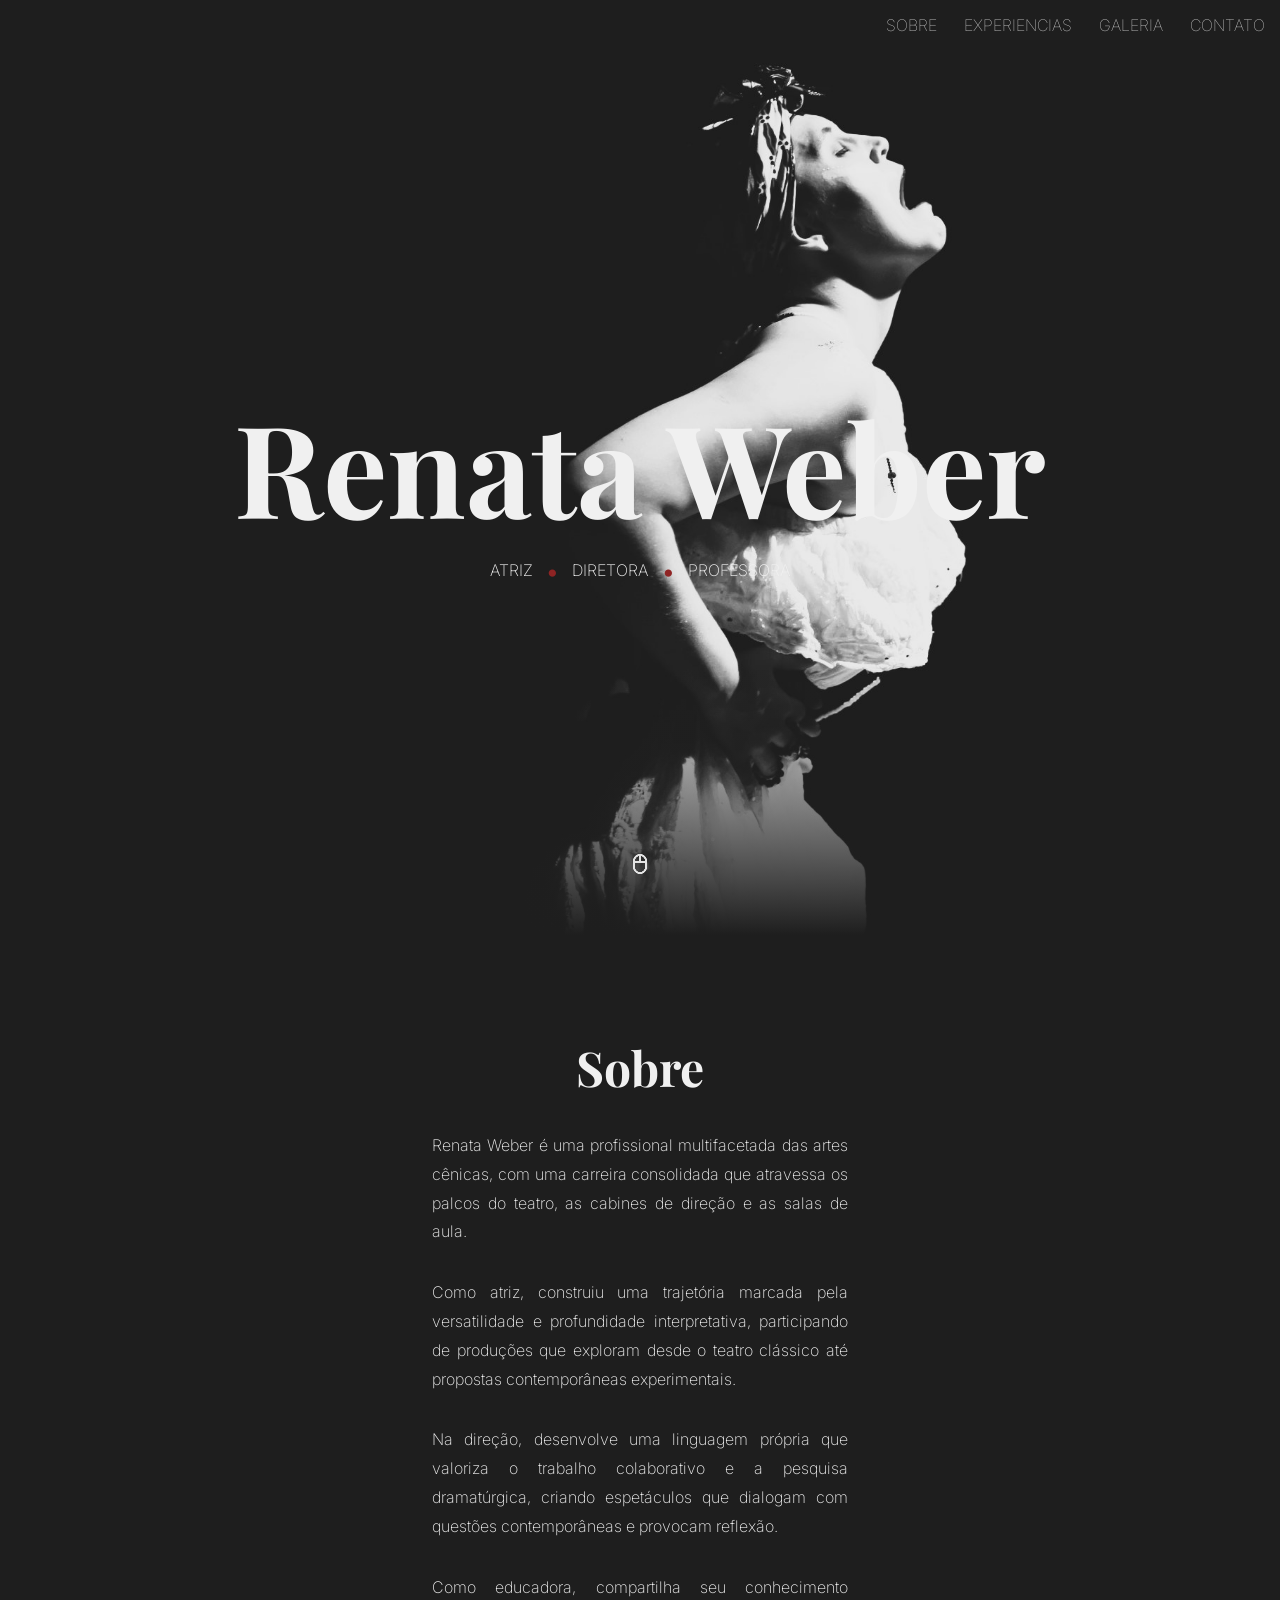
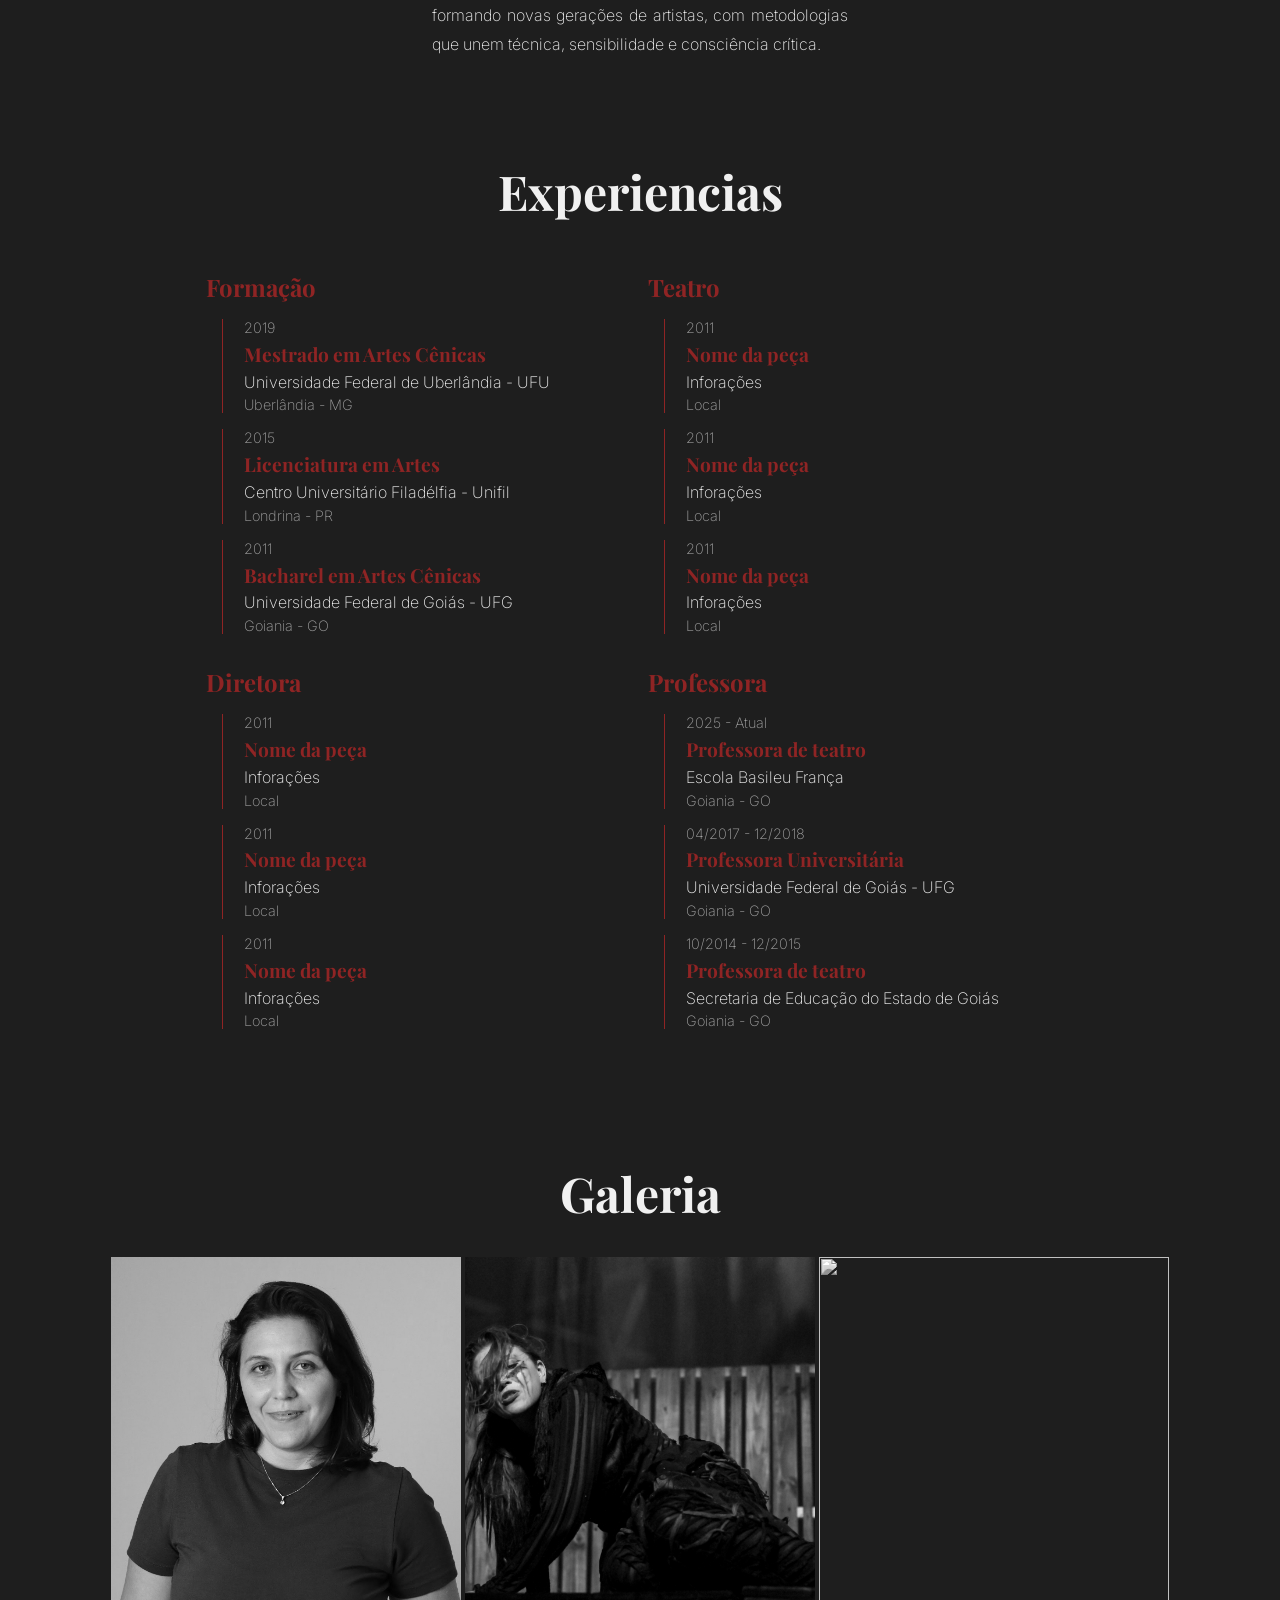
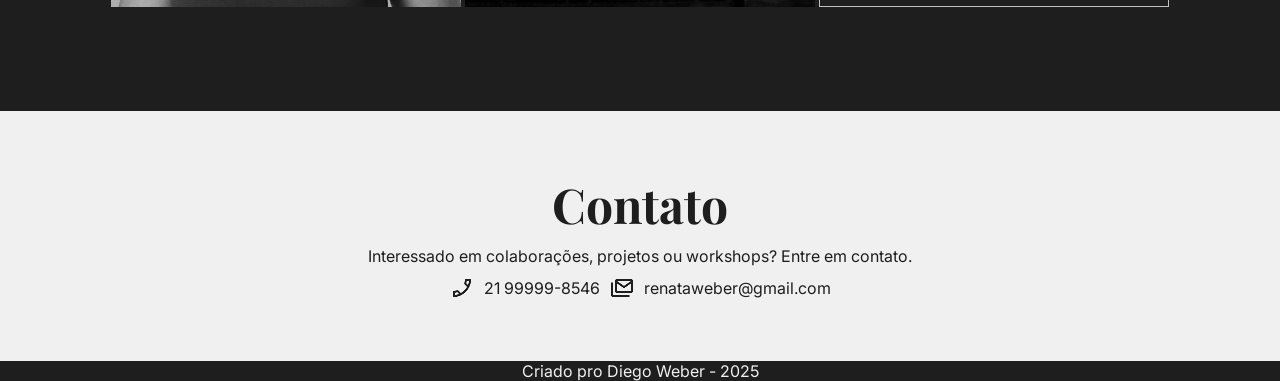
==== index.html @ 9db4d857 "responsividade e melhorias no css" ====
<!DOCTYPE html>
<html lang="pt-br">
  <head>
    <meta charset="UTF-8" />
    <meta name="viewport" content="width=device-width, initial-scale=1.0" />
    <link rel="stylesheet" href="style.css" />
    <title>Renata Weber</title>
  </head>
  <body>
      <nav>
        <ul id="menu">
          <li><a href="#sobre">SOBRE</a></li>
          <li><a href="#experiences">EXPERIENCIAS</a></li>
          <li><a href="#gallery">GALERIA</a></li>
          <li><a href="#contact">CONTATO</a></li>
        </ul>
        <button class="toggleMenu"><img src="assets/menu.png" alt=""></button>
      </nav>
    <main id="mainSection">
    
      <div class="text">
        <h1>Renata Weber</h1>
        <p>
          ATRIZ <span class="separador">•</span> DIRETORA
          <span class="separador">• </span> PROFESSORA
        </p>
      </div>
      <div class="mouseIcon"><img src="assets/mouseIcon.png" alt="" /></div>
    </main>
    <section id="sobre" class="sobre">
      <h2>Sobre</h2>
      <p>
        Renata Weber é uma profissional multifacetada das artes cênicas, com uma
        carreira consolidada que atravessa os palcos do teatro, as cabines de
        direção e as salas de aula.
      </p>
      <p>
        Como atriz, construiu uma trajetória marcada pela versatilidade e
        profundidade interpretativa, participando de produções que exploram
        desde o teatro clássico até propostas contemporâneas experimentais.
      </p>
      <p>
        Na direção, desenvolve uma linguagem própria que valoriza o trabalho
        colaborativo e a pesquisa dramatúrgica, criando espetáculos que dialogam
        com questões contemporâneas e provocam reflexão.
      </p>
      <p>
        Como educadora, compartilha seu conhecimento formando novas gerações de
        artistas, com metodologias que unem técnica, sensibilidade e consciência
        crítica.
      </p>
    </section>

    <section id="experiences" class="experiences">
      <h2>Experiencias</h2>

      <div class="cardContainer">
        <div class="cards">
          <h3>Formação</h3>
          <div class="cardInfo">
            <p class="year">2019</p>
            <p class="name">Mestrado em Artes Cênicas</p>
            <p class="info">Universidade Federal de Uberlândia - UFU</p>
            <p class="local">Uberlândia - MG</p>
          </div>
          <div class="cardInfo">
            <p class="year">2015</p>
            <p class="name">Licenciatura em Artes</p>
            <p class="info">Centro Universitário Filadélfia - Unifil</p>
            <p class="local">Londrina - PR</p>
          </div>
          <div class="cardInfo">
            <p class="year">2011</p>
            <p class="name">Bacharel em Artes Cênicas</p>
            <p class="info">Universidade Federal de Goiás - UFG</p>
            <p class="local">Goiania - GO</p>
          </div>
        </div>
        <div class="cards">
          <h3>Teatro</h3>
          <div class="cardInfo">
            <p class="year">2011</p>
            <p class="name">Nome da peça</p>
            <p class="info">Inforações</p>
            <p class="local">Local</p>
          </div>
          <div class="cardInfo">
            <p class="year">2011</p>
            <p class="name">Nome da peça</p>
            <p class="info">Inforações</p>
            <p class="local">Local</p>
          </div>
          <div class="cardInfo">
            <p class="year">2011</p>
            <p class="name">Nome da peça</p>
            <p class="info">Inforações</p>
            <p class="local">Local</p>
          </div>
        </div>
        <div class="cards">
          <h3>Diretora</h3>
          <div class="cardInfo">
            <p class="year">2011</p>
            <p class="name">Nome da peça</p>
            <p class="info">Inforações</p>
            <p class="local">Local</p>
          </div>
          <div class="cardInfo">
            <p class="year">2011</p>
            <p class="name">Nome da peça</p>
            <p class="info">Inforações</p>
            <p class="local">Local</p>
          </div>
          <div class="cardInfo">
            <p class="year">2011</p>
            <p class="name">Nome da peça</p>
            <p class="info">Inforações</p>
            <p class="local">Local</p>
          </div>
        </div>
        <div class="cards">
          <h3>Professora</h3>
          <div class="cardInfo">
            <p class="year">2025 - Atual</p>
            <p class="name">Professora de teatro</p>
            <p class="info">Escola Basileu França</p>
            <p class="local">Goiania - GO</p>
          </div>
          <div class="cardInfo">
            <p class="year">04/2017 - 12/2018</p>
            <p class="name">Professora Universitária</p>
            <p class="info">Universidade Federal de Goiás - UFG</p>
            <p class="local">Goiania - GO</p>
          </div>
          <div class="cardInfo">
            <p class="year">10/2014 - 12/2015</p>
            <p class="name">Professora de teatro</p>
            <p class="info">Secretaria de Educação do Estado de Goiás</p>
            <p class="local">Goiania - GO</p>
          </div>
        </div>
      </div>
    </section>

    <section id="gallery" class="gallery">
      <h2>Galeria</h2>
      <div class="images">
        <img src="assets/WhatsApp Image 2024-05-05 at 17.11.05.jpeg" alt="">
        <img src="assets/0315-LayzaVasconcelos-2662.jpg" alt="">
        <img src="assets/018-LayzaVasconcelos-0165.jpg" alt="">
      </div>
    </section>


    <section id="contact" class="contact">
      <h2>Contato</h2>
      <p>Interessado em colaborações, projetos ou workshops? Entre em contato.</p>
      <div class="contactInfo">
        <img src="assets/fone.png" alt="">
        <p>21 99999-8546</p>
        <img src="assets/email.png" alt="">
        <p>renataweber@gmail.com</p>
      </div>
    </section>

    <footer>
      <p>Criado pro Diego Weber  - 2025</p>
    </footer>

    <script src="script.js"></script>
  </body>
</html>
---- style.css ----
@import url("https://fonts.googleapis.com/css2?family=Inter:ital,opsz,wght@0,14..32,100..900;1,14..32,100..900&family=Playfair+Display:ital,wght@0,400..900;1,400..900&display=swap");

:root {
  --cor-fundo: #1e1e1e;
  --cor-texto: #f0f0f0;
  --cor-destaque: rgb(143, 36, 36);
  --cor-secundaria: #a0a0a0;
}

* {
  margin: 0;
  padding: 0;
  box-sizing: border-box;
}

html {
  scroll-behavior: smooth;
}

li {
  text-decoration: none;
  list-style: none;
}

a {
  text-decoration: none;
  color: inherit;
  transition: color 0.8s ease;
}

body {
  display: flex;
  flex-direction: column;
  background-color: var(--cor-fundo);
  justify-content: center;
  color: var(--cor-texto);
   font-family: "Inter", serif;
}

/* Navbar */
nav {
  width: 100%;
  display: flex;
  justify-content: flex-end;
  position: sticky;
  padding: 15px 15px 0 0;
  top: 0;
  z-index: 1000;
}

a:hover {
  color: var(--cor-destaque);
}

nav ul {
  width: 30%;
  display: flex;
  justify-content: space-between;
  font-weight: 100;
}

.toggleMenu{
  cursor: pointer;
  display: none;
}

/* Hero section */

main {
  background: linear-gradient(
      to bottom,
      rgba(30, 30, 30, 0) 70%,
      var(--cor-fundo) 100%
    ),
    url(assets/fundo.jpg) no-repeat 75% center;
  background-size: contain;
  display: flex;
  flex-direction: column;
  justify-content: center;
  align-items: center;
  height: 100vh;
  color: var(--cor-texto);
  text-align: center;
  padding: 40px 20px;
}

.text {
  display: flex;
  flex-direction: column;
  justify-content: center;
  align-items: center;
}

.text h1 {
  font-family: "Playfair Display", serif;
  color: var(--cor-texto);
  font-size: clamp(3rem, 10vw, 8rem);
}

.text p {
 min-width: 40%;
  color: var(--cor-texto);
  font-weight: 200;
  display: flex;
  justify-content: space-evenly;
  align-items: center;
}

.separador {
  font-size: 2rem;
  color: var(--cor-destaque);
  align-content: center;
}

.mouseIcon {
  position: absolute;
  bottom: 20px;
  left: 50%;
  transform: translateX(-50%);
  animation: bounce 3s infinite;
}

.sobre,
.experiences,
.gallery {
  margin-top: 100px;
  font-weight: 200;
  text-align: justify;
  display: flex;
  flex-direction: column;
  justify-content: center;
  align-items: center;
}

.sobre h2,
.experiences h2,
.gallery h2,
.contact h2 {
  font-family: "Playfair Display", serif;
  font-size: clamp(2rem, 5vw, 3rem);

}

/* Sobre */
.sobre p {
  width: 35%;
  margin-top: 2rem;
  line-height: 1.8rem;
  padding: 0 1rem;
}

.cardContainer {
  width: 100%;
  max-width: 900px;
  display: grid;
  grid-template-columns: repeat(2, 1fr);
  gap: 1rem;
  margin-top: 2rem;
  padding: 1rem;
}

.cards h3 {
  font-family: "Playfair Display", serif;
  color: var(--cor-destaque);
  font-size: 1.5rem;
}

.cardInfo {
  border-left: 1px solid var(--cor-destaque);
  margin: 1rem;
  padding-left: 1rem;
  text-align: left;
}

.cardInfo p {
  margin: 0.3rem;
}

.cardInfo .year,
.cardInfo .local {
  color: var(--cor-secundaria);
  font-size: 0.9rem;
}
.cardInfo .name {
  font-family: "Playfair Display", serif;
  color: var(--cor-destaque);
  font-size: 1.2rem;
  font-weight: 700;
}

/* Galeria */


.gallery img {
  margin-top: 2rem;
  width: 350px;
  height: 350px;
  object-fit: cover;
  filter: grayscale(100%);
  transition: filter 0.8s ease;

}

.gallery img:hover {
  filter: grayscale(0%);
}

/*  Contato */
.contact {
  height: 250px;
  background-color: var(--cor-texto);
  color: var(--cor-fundo);
  margin-top: 100px;
  display: flex;
  flex-direction: column;
  justify-content: center;
  align-items: center;
  gap: 10px;
  padding: 1rem;
  text-align: center;
}

.contactInfo {
  display: flex;
  gap: 10px;
  align-items: center;
}

/* Footer */
footer {
  display: flex;
  justify-content: center;
}

/* Animações */
@keyframes bounce {
  0%,
  100% {
    transform: translateY(0);
  }
  50% {
    transform: translateY(10px);
  }
}


/* Media Queries */

@media (max-width: 768px){

  
  nav ul{
    display: none;
    flex-direction: column;
    position: absolute;
    top: 60px;
    right: 20px;
    padding: 1rem;
    gap: 1rem;
    text-align: right;
    min-width: 90%;
    background-color: var(--cor-fundo);
  }

  nav ul.active{
    display: flex;
  }

  .toggleMenu{
    display: block;
  }

  .sobre p{
    width: 100%;
  }
  .images{
    display: flex;
    flex-direction: column;
    justify-content: center;
    align-items: center;
  }


}
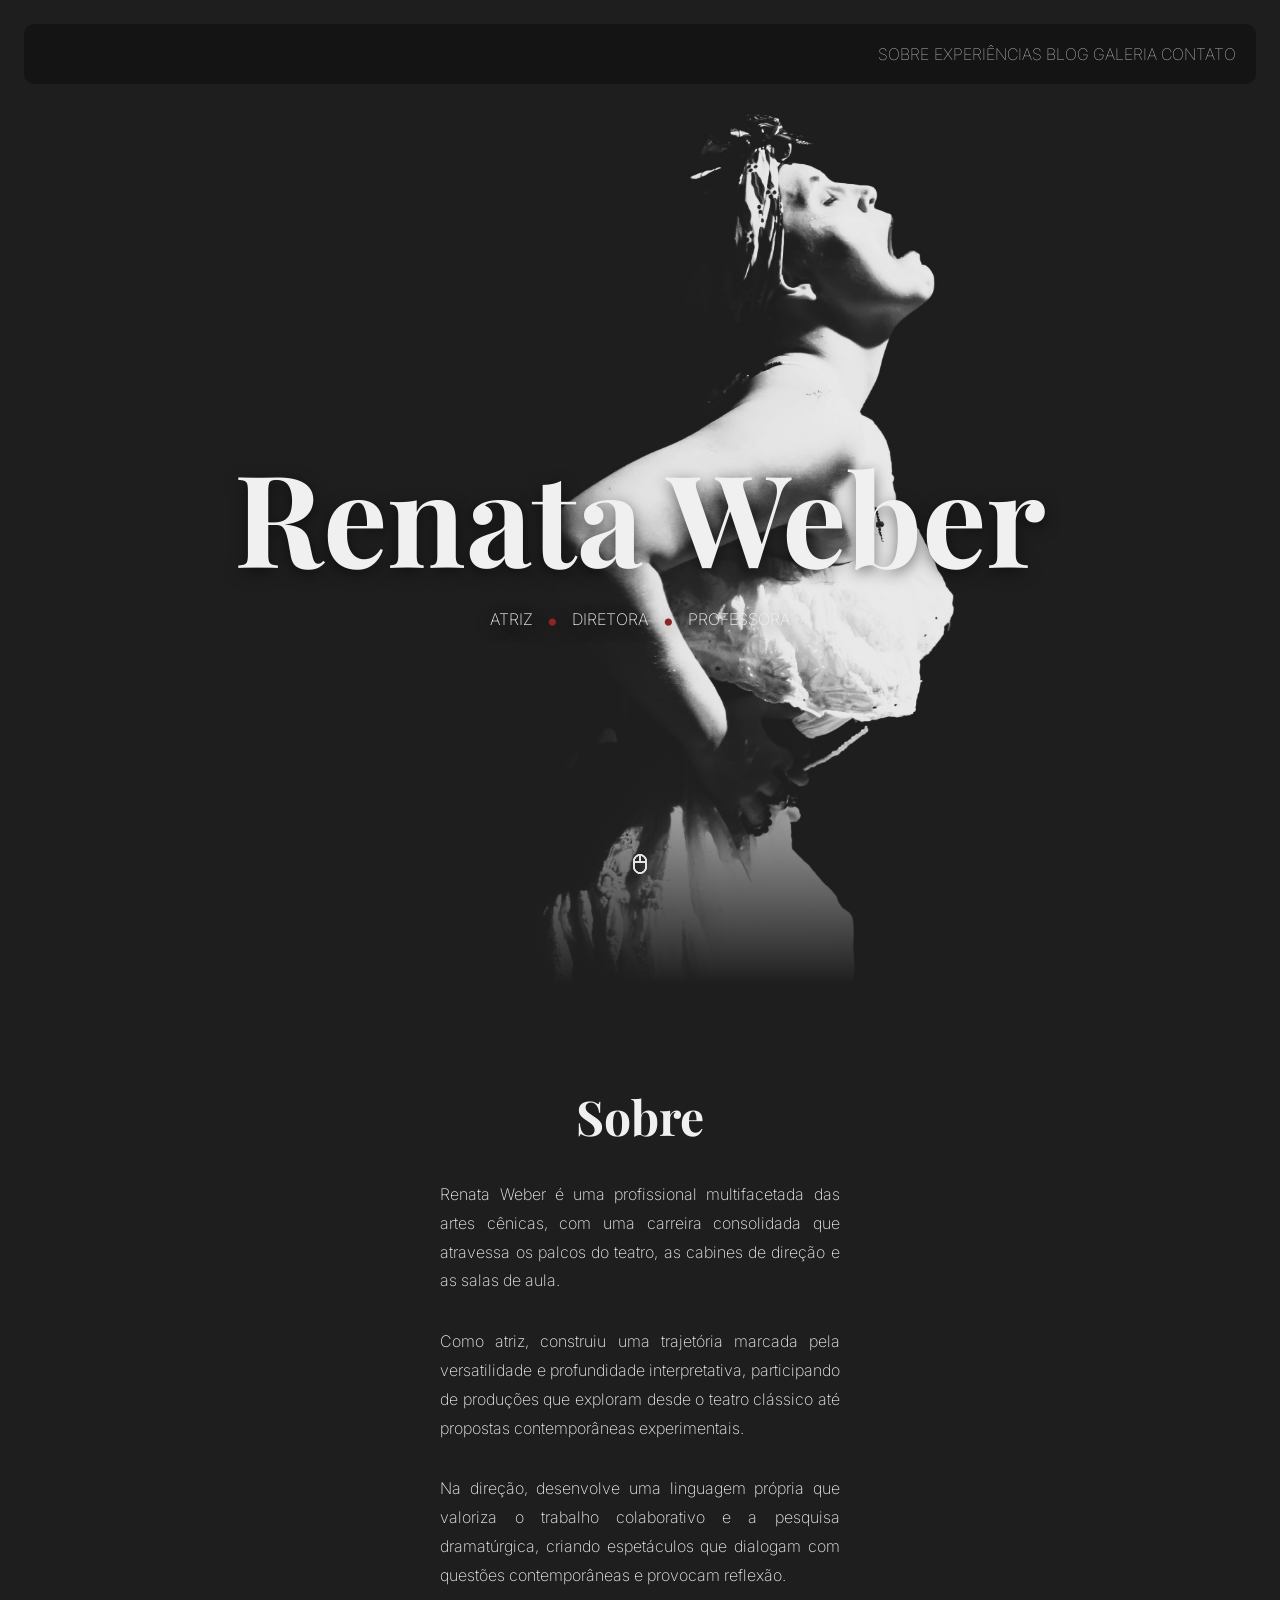
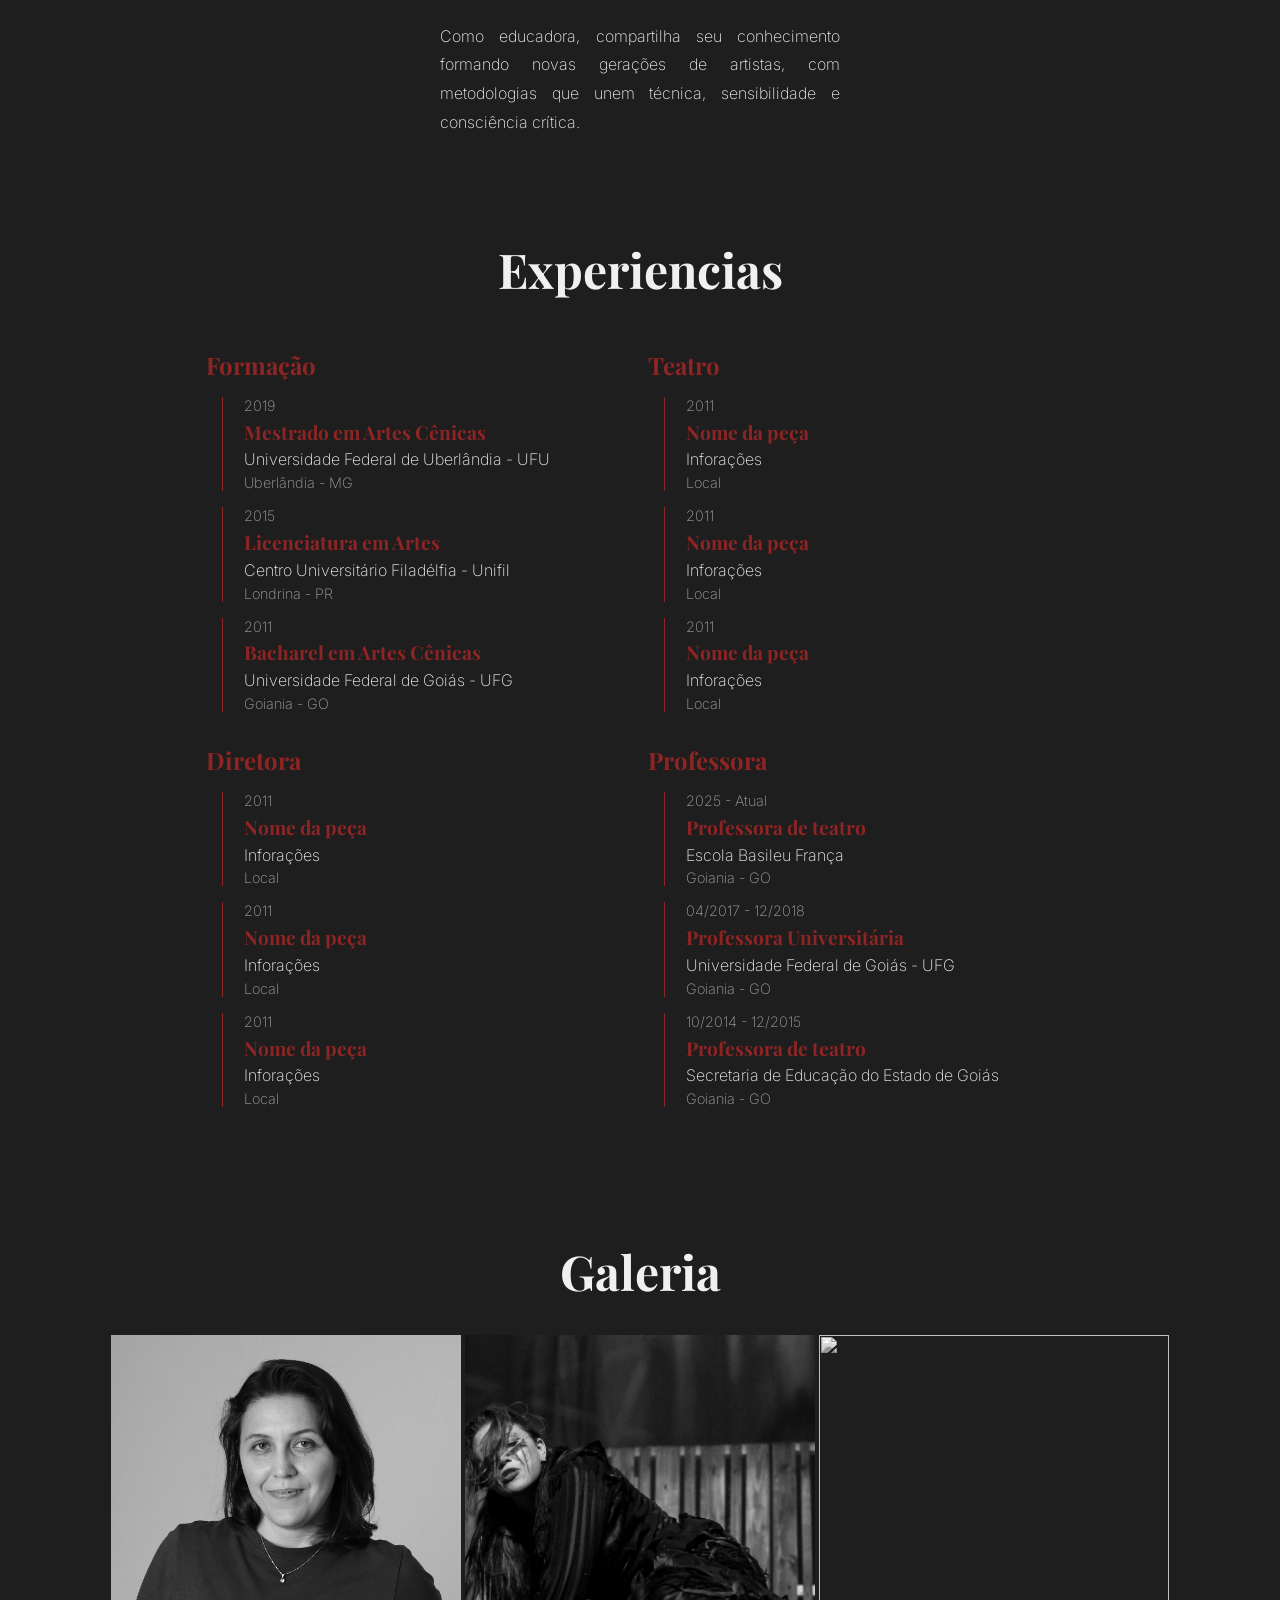
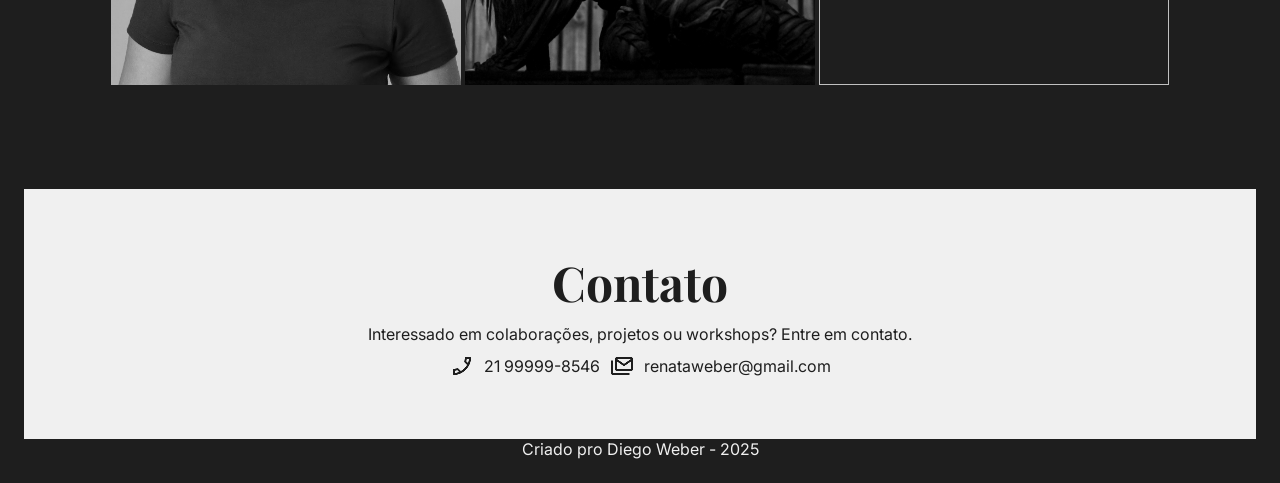
==== commit b5976f36: "feat(blog) implementacoes e melhorias de blog" ====
--- a/index.html
+++ b/index.html
@@ -10,7 +10,8 @@
       <nav>
         <ul id="menu">
           <li><a href="#sobre">SOBRE</a></li>
-          <li><a href="#experiences">EXPERIENCIAS</a></li>
+          <li><a href="#experiences">EXPERIÊNCIAS</a></li>
+          <li><a href="./blog.html">BLOG</a></li>
           <li><a href="#gallery">GALERIA</a></li>
           <li><a href="#contact">CONTATO</a></li>
         </ul>
--- a/style.css
+++ b/style.css
@@ -34,7 +34,8 @@
   background-color: var(--cor-fundo);
   justify-content: center;
   color: var(--cor-texto);
-   font-family: "Inter", serif;
+  font-family: "Inter", serif;
+  padding: 1.5rem;
 }
 
 /* Navbar */
@@ -46,6 +47,10 @@
   padding: 15px 15px 0 0;
   top: 0;
   z-index: 1000;
+  background: rgba(0, 0, 0, 0.3); /* Um preto bem transparente */
+  backdrop-filter: blur(8px);    /* O efeito de vidro */
+  padding: 20px;
+  border-radius: 10px;
 }
 
 a:hover {
@@ -57,6 +62,7 @@
   display: flex;
   justify-content: space-between;
   font-weight: 100;
+  transition: all 0.4s ease-in-out;
 }
 
 .toggleMenu{
@@ -84,6 +90,11 @@
   padding: 40px 20px;
 }
 
+.text h1,
+.text p {
+  text-shadow: 0px 4px 15px rgba(0,0,0,0.5);
+}
+
 .text {
   display: flex;
   flex-direction: column;
@@ -95,10 +106,12 @@
   font-family: "Playfair Display", serif;
   color: var(--cor-texto);
   font-size: clamp(3rem, 10vw, 8rem);
+
 }
 
 .text p {
- min-width: 40%;
+  min-width: 40%;
+  max-width: 40%;
   color: var(--cor-texto);
   font-weight: 200;
   display: flex;
@@ -250,7 +263,6 @@
 
   
   nav ul{
-    display: none;
     flex-direction: column;
     position: absolute;
     top: 60px;
@@ -260,10 +272,16 @@
     text-align: right;
     min-width: 90%;
     background-color: var(--cor-fundo);
+    opacity: 0;
+    visibility: hidden;
+    transition: opacity 0.4s ease-in-out;
+
   }
 
   nav ul.active{
     display: flex;
+    opacity: 1;
+    visibility: visible;
   }
 
   .toggleMenu{
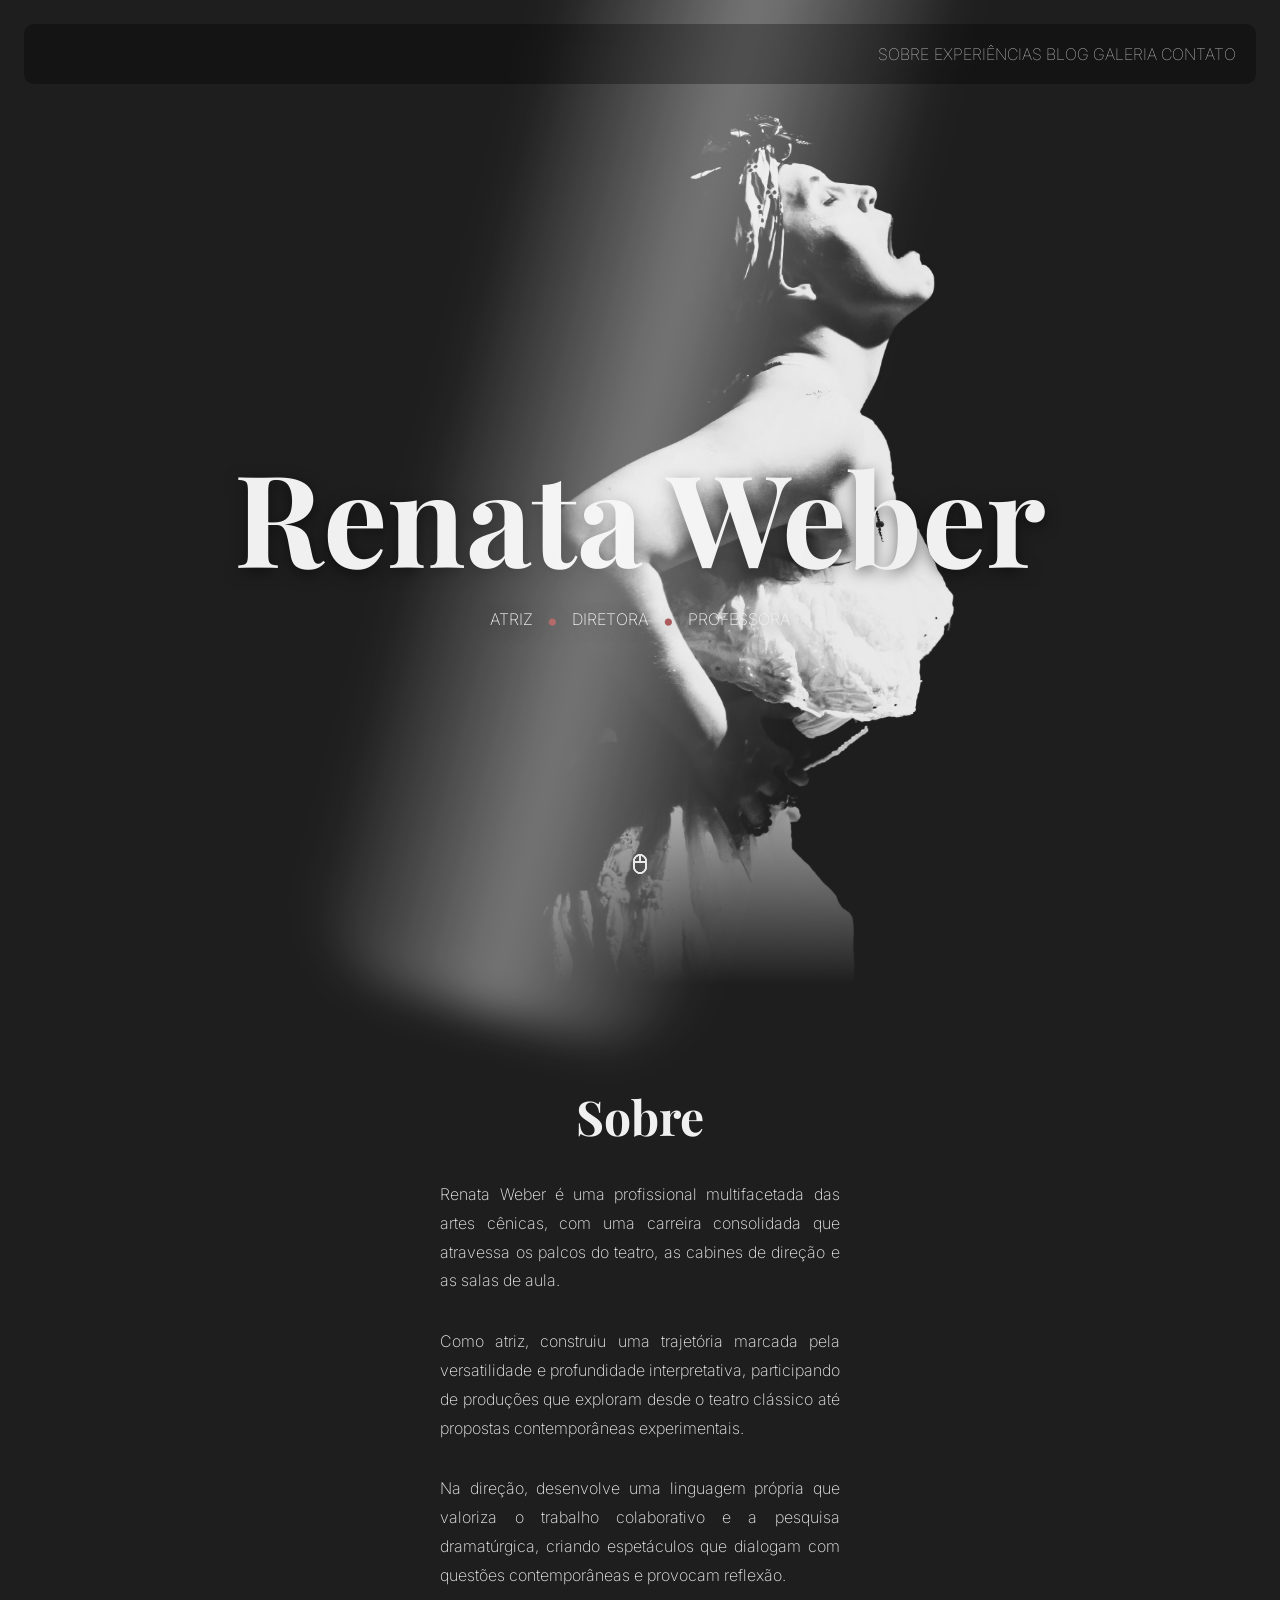
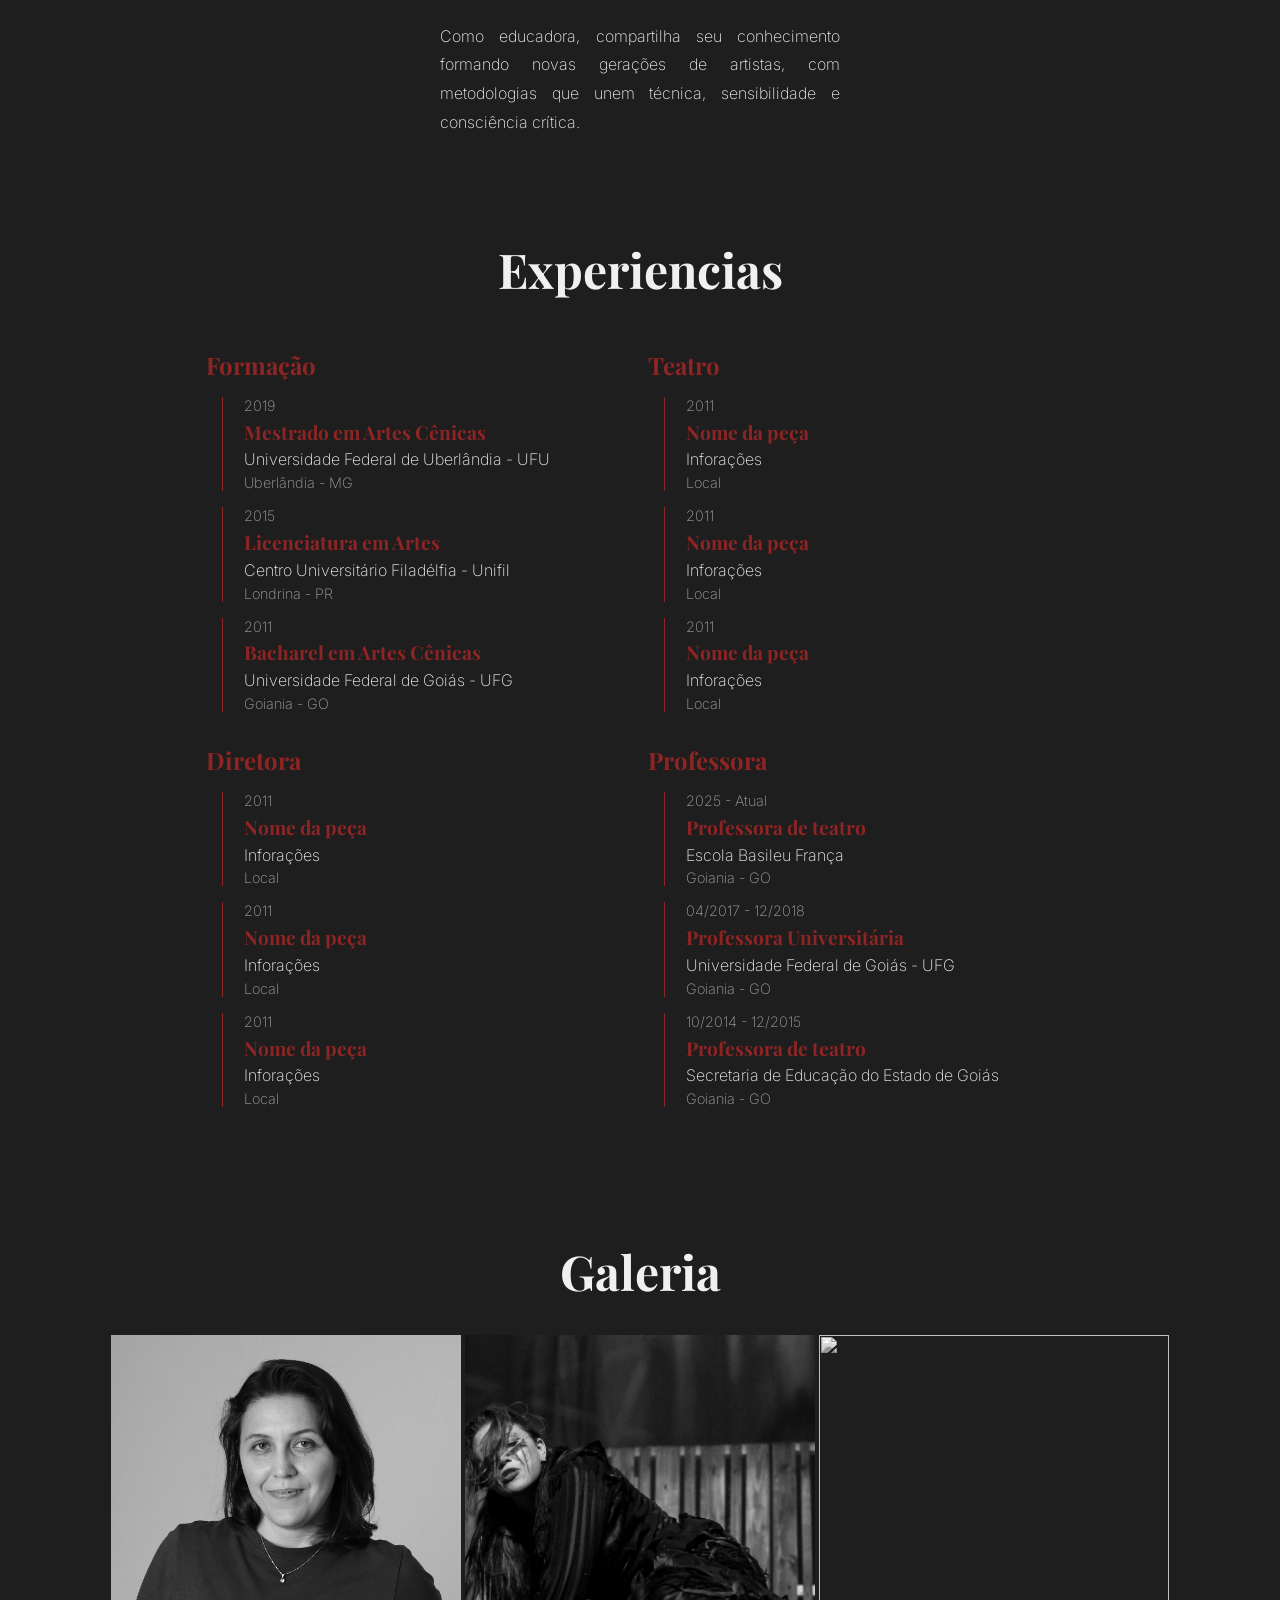
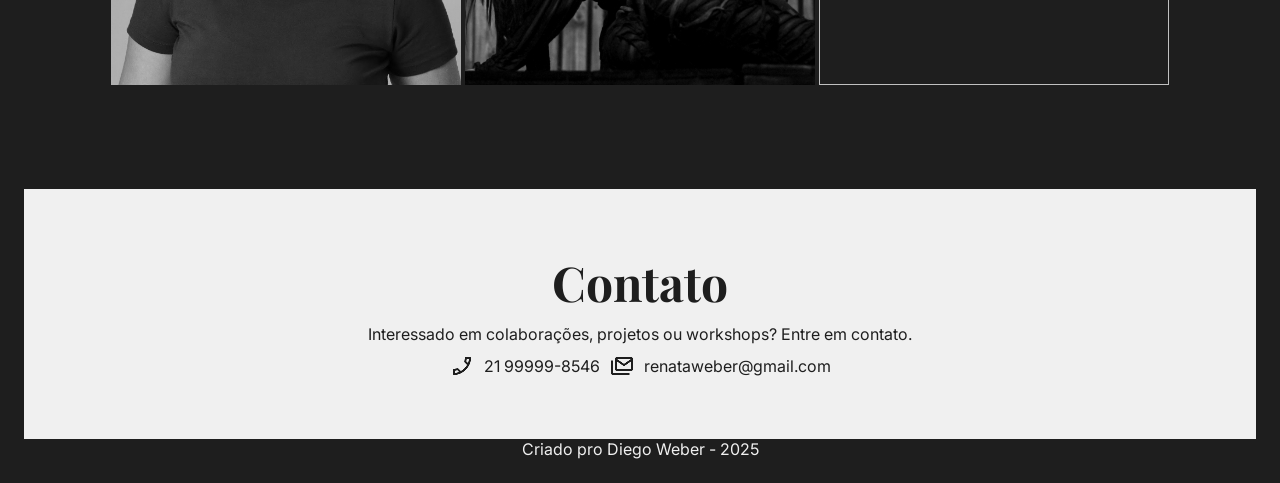
==== commit 582eff8f: "feat implementa efeito de refletor" ====
--- a/index.html
+++ b/index.html
@@ -17,8 +17,9 @@
         </ul>
         <button class="toggleMenu"><img src="assets/menu.png" alt=""></button>
       </nav>
+
     <main id="mainSection">
-    
+
       <div class="text">
         <h1>Renata Weber</h1>
         <p>
--- a/style.css
+++ b/style.css
@@ -88,6 +88,24 @@
   color: var(--cor-texto);
   text-align: center;
   padding: 40px 20px;
+}
+
+main::after{
+  content: '';
+  position: absolute;
+   background: linear-gradient(
+    90deg,
+    transparent,
+    rgba(255, 255, 255, 0.4),
+    transparent
+  );
+  filter: blur(20px);
+  height: 140%;
+  width: 400px;
+  top: -25%;
+  right: 430px;
+  transform: rotate(15deg);
+  border-radius: 100px;
 }
 
 .text h1,
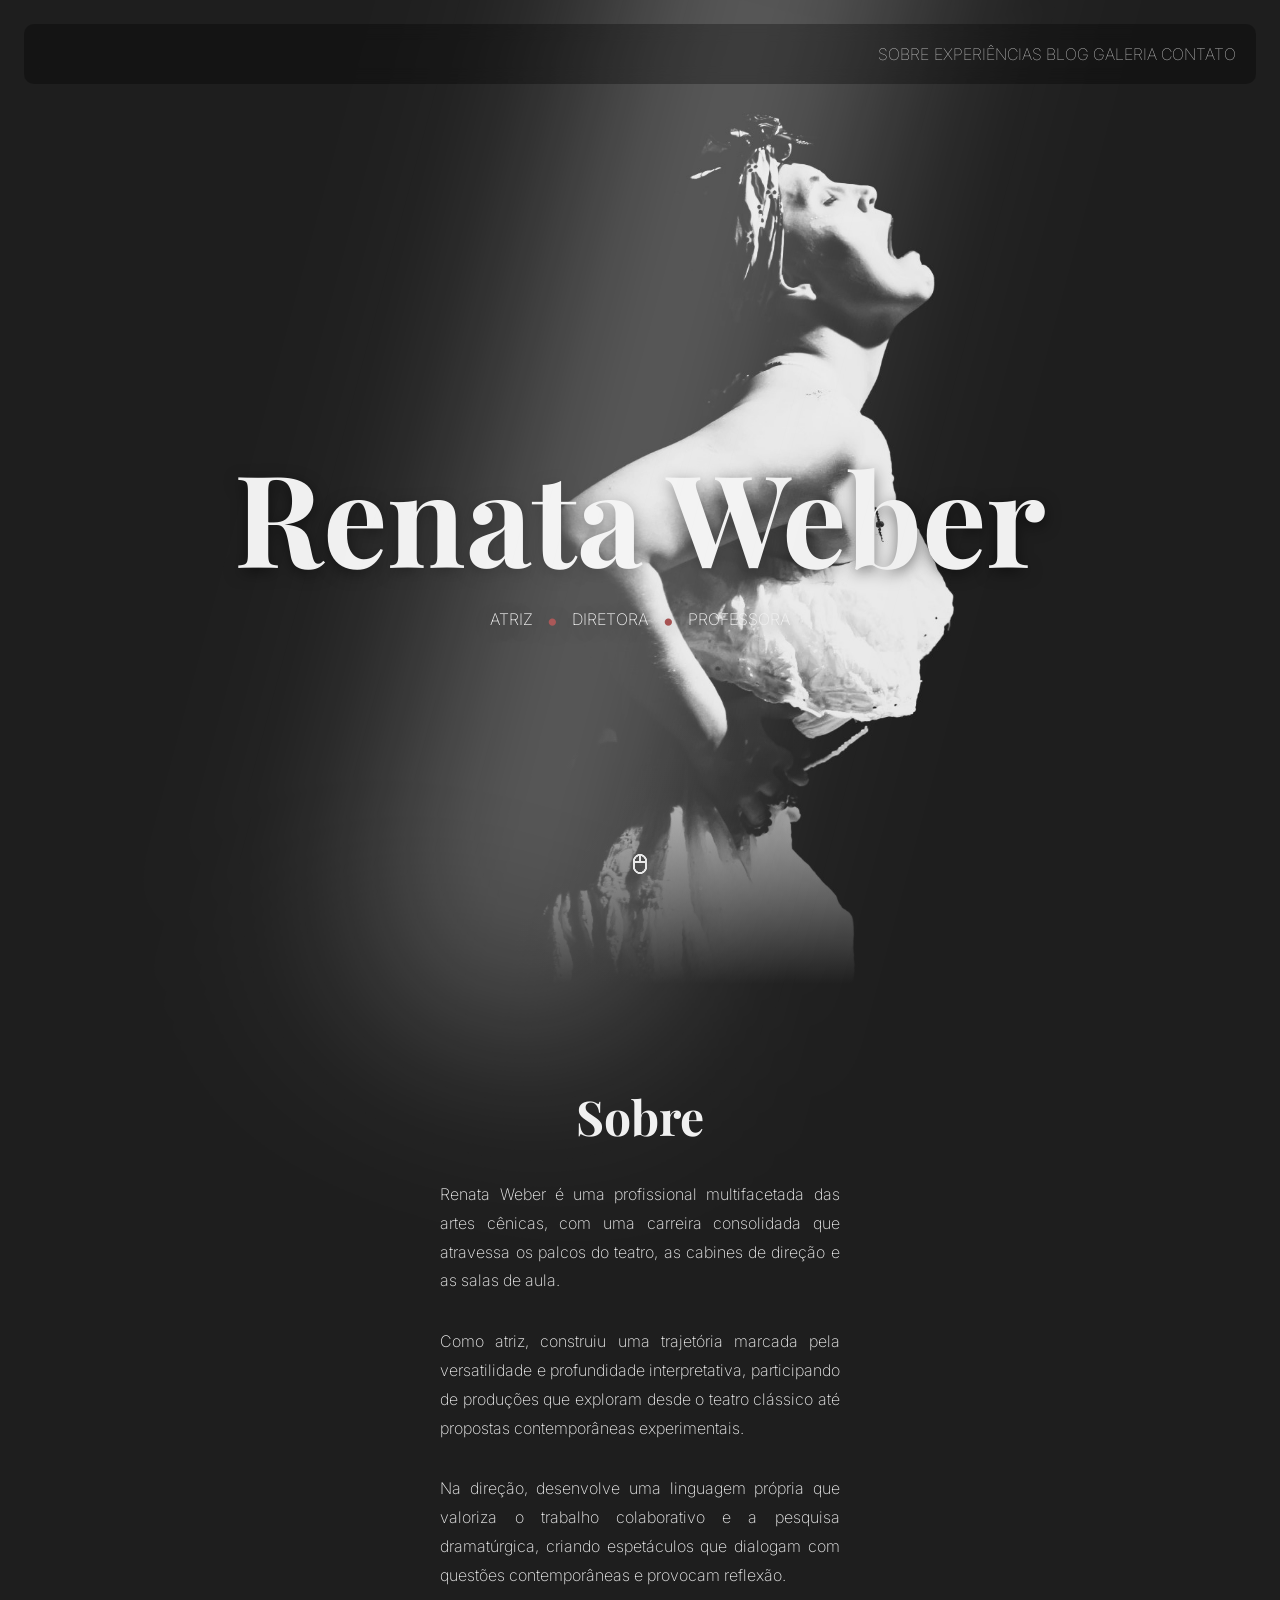
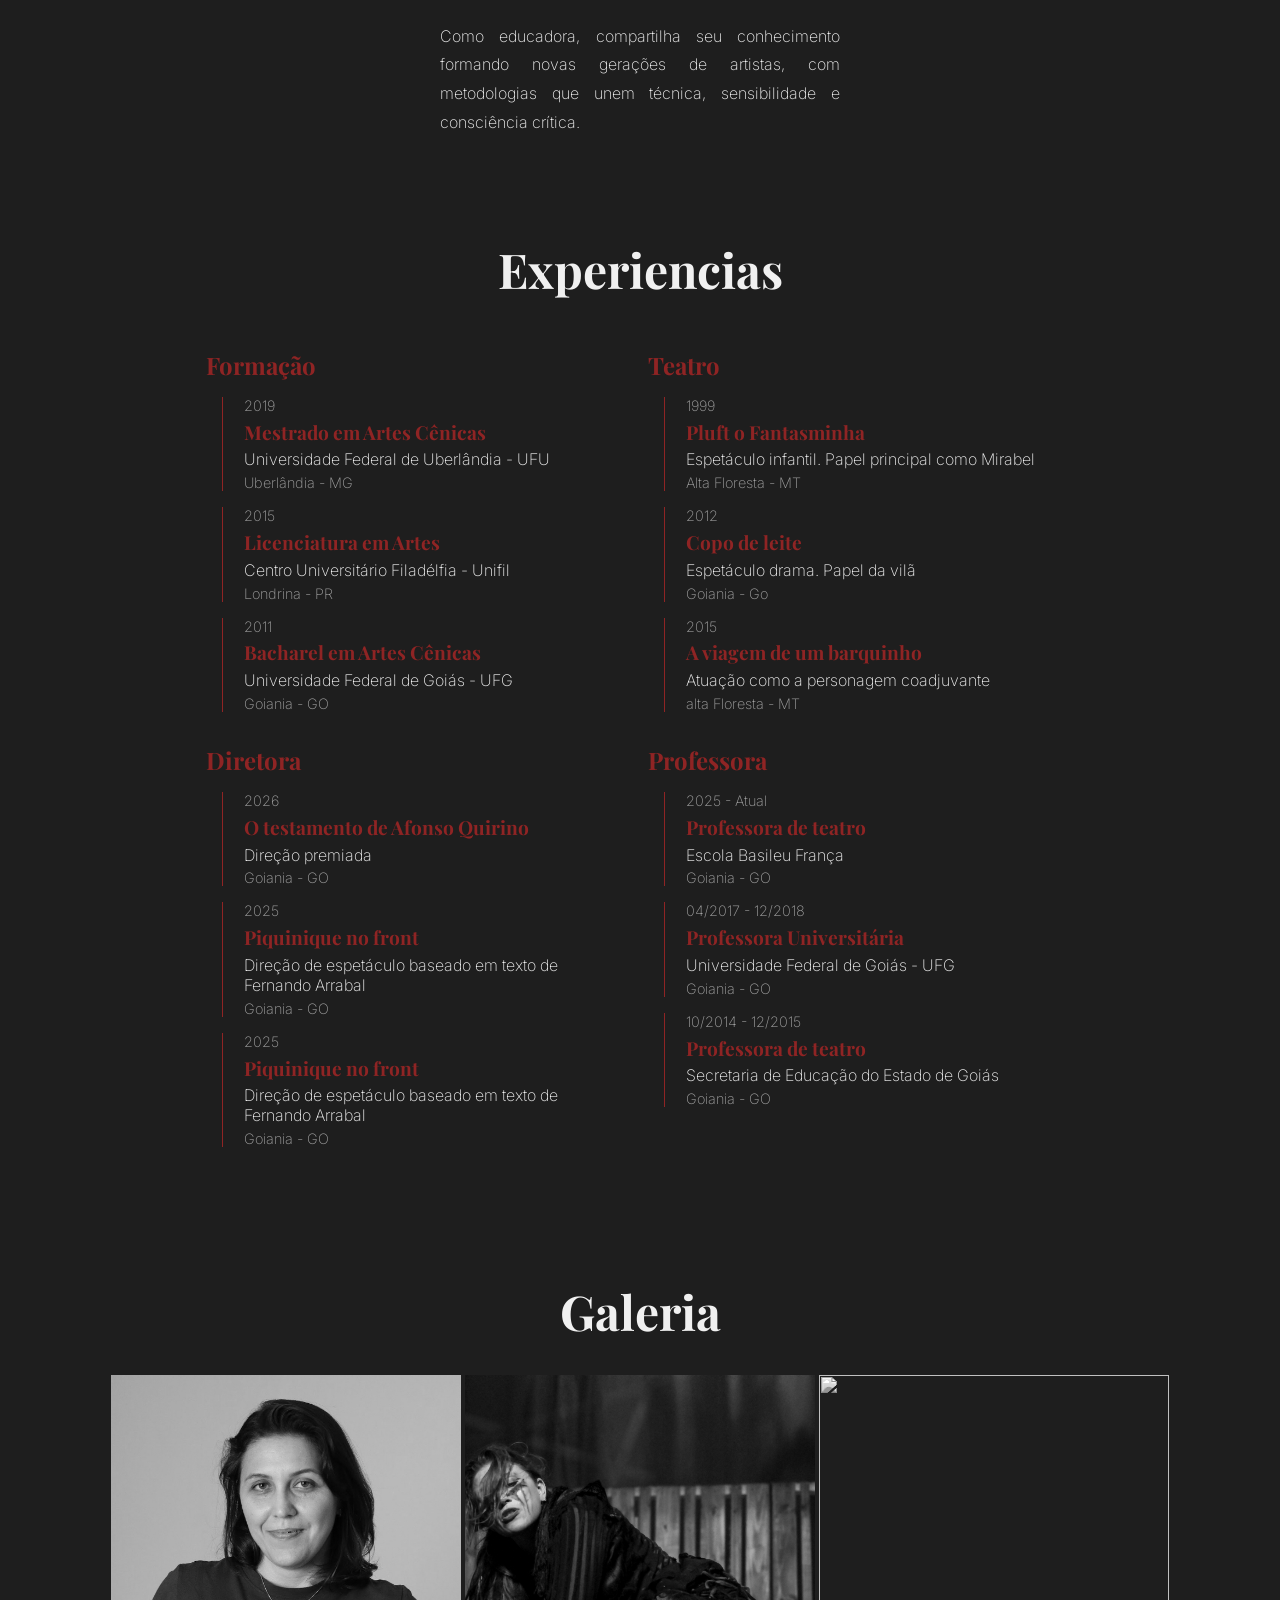
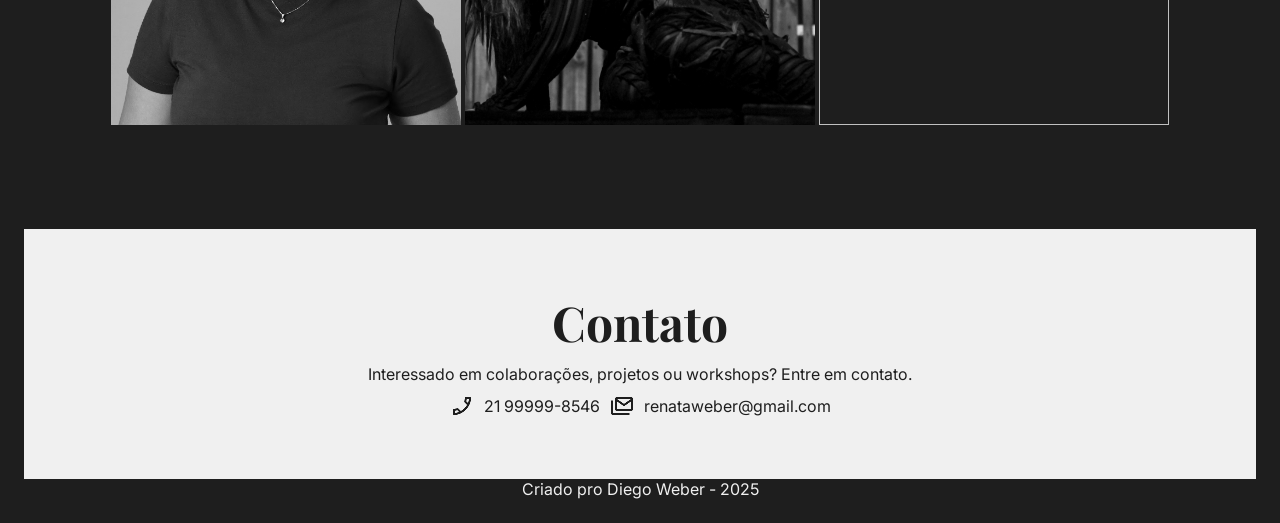
==== commit 4b7513fc: "fix melhora efeito de luz" ====
--- a/index.html
+++ b/index.html
@@ -81,43 +81,43 @@
         <div class="cards">
           <h3>Teatro</h3>
           <div class="cardInfo">
-            <p class="year">2011</p>
-            <p class="name">Nome da peça</p>
-            <p class="info">Inforações</p>
-            <p class="local">Local</p>
+            <p class="year">1999</p>
+            <p class="name">Pluft o Fantasminha</p>
+            <p class="info">Espetáculo infantil. Papel principal como Mirabel</p>
+            <p class="local">Alta Floresta - MT</p>
           </div>
           <div class="cardInfo">
-            <p class="year">2011</p>
-            <p class="name">Nome da peça</p>
-            <p class="info">Inforações</p>
-            <p class="local">Local</p>
+            <p class="year">2012</p>
+            <p class="name">Copo de leite</p>
+            <p class="info">Espetáculo drama. Papel da vilã</p>
+            <p class="local">Goiania - Go</p>
           </div>
           <div class="cardInfo">
-            <p class="year">2011</p>
-            <p class="name">Nome da peça</p>
-            <p class="info">Inforações</p>
-            <p class="local">Local</p>
+            <p class="year">2015</p>
+            <p class="name">A viagem de um barquinho</p>
+            <p class="info">Atuação como a personagem coadjuvante</p>
+            <p class="local">alta Floresta - MT</p>
           </div>
         </div>
         <div class="cards">
           <h3>Diretora</h3>
           <div class="cardInfo">
-            <p class="year">2011</p>
-            <p class="name">Nome da peça</p>
-            <p class="info">Inforações</p>
-            <p class="local">Local</p>
+             <p class="year">2026</p>
+            <p class="name">O testamento de Afonso Quirino</p>
+            <p class="info">Direção premiada</p>
+            <p class="local">Goiania - GO</p>
           </div>
           <div class="cardInfo">
-            <p class="year">2011</p>
-            <p class="name">Nome da peça</p>
-            <p class="info">Inforações</p>
-            <p class="local">Local</p>
+            <p class="year">2025</p>
+            <p class="name">Piquinique no front</p>
+            <p class="info">Direção de espetáculo baseado em texto de Fernando Arrabal</p>
+            <p class="local">Goiania - GO</p>
           </div>
           <div class="cardInfo">
-            <p class="year">2011</p>
-            <p class="name">Nome da peça</p>
-            <p class="info">Inforações</p>
-            <p class="local">Local</p>
+            <p class="year">2025</p>
+            <p class="name">Piquinique no front</p>
+            <p class="info">Direção de espetáculo baseado em texto de Fernando Arrabal</p>
+            <p class="local">Goiania - GO</p>
           </div>
         </div>
         <div class="cards">
--- a/style.css
+++ b/style.css
@@ -90,6 +90,7 @@
   padding: 40px 20px;
 }
 
+
 main::after{
   content: '';
   position: absolute;
@@ -99,7 +100,8 @@
     rgba(255, 255, 255, 0.4),
     transparent
   );
-  filter: blur(20px);
+
+  filter: blur(100px);
   height: 140%;
   width: 400px;
   top: -25%;
@@ -107,6 +109,8 @@
   transform: rotate(15deg);
   border-radius: 100px;
 }
+
+
 
 .text h1,
 .text p {
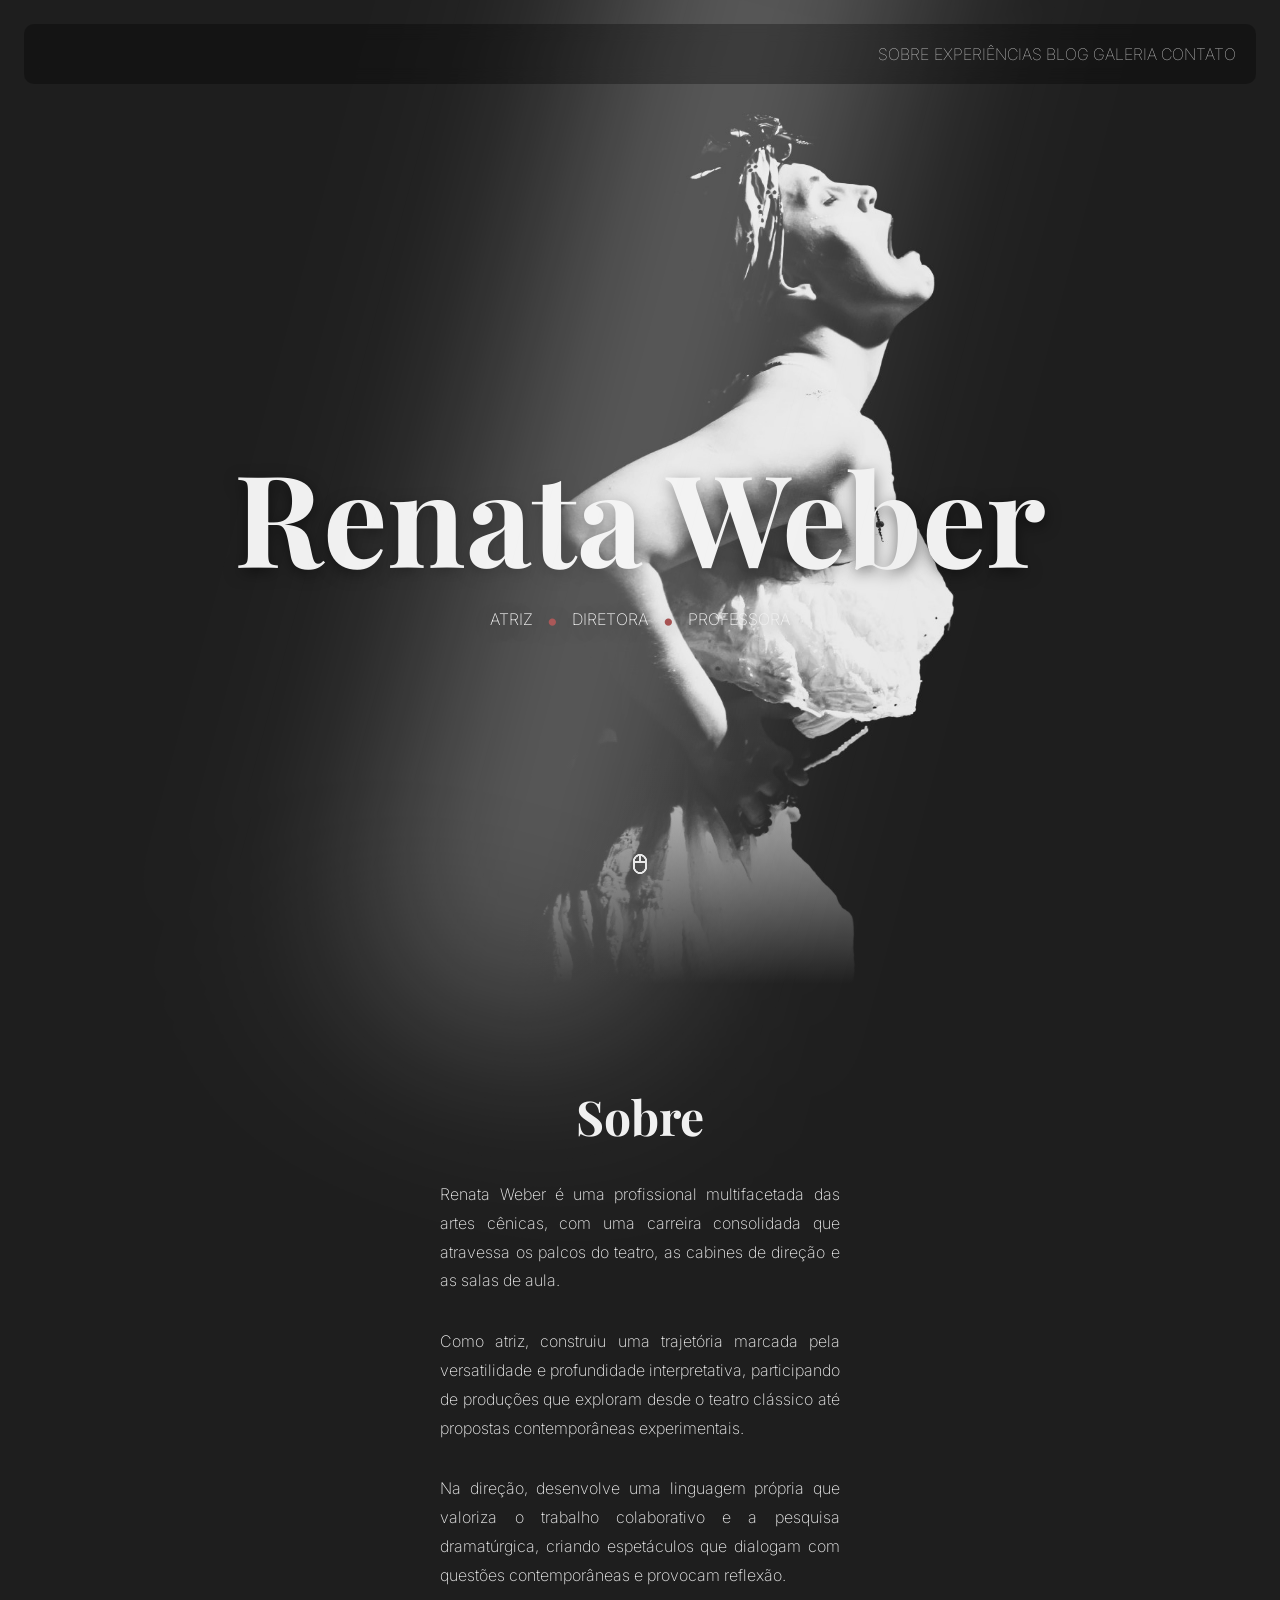
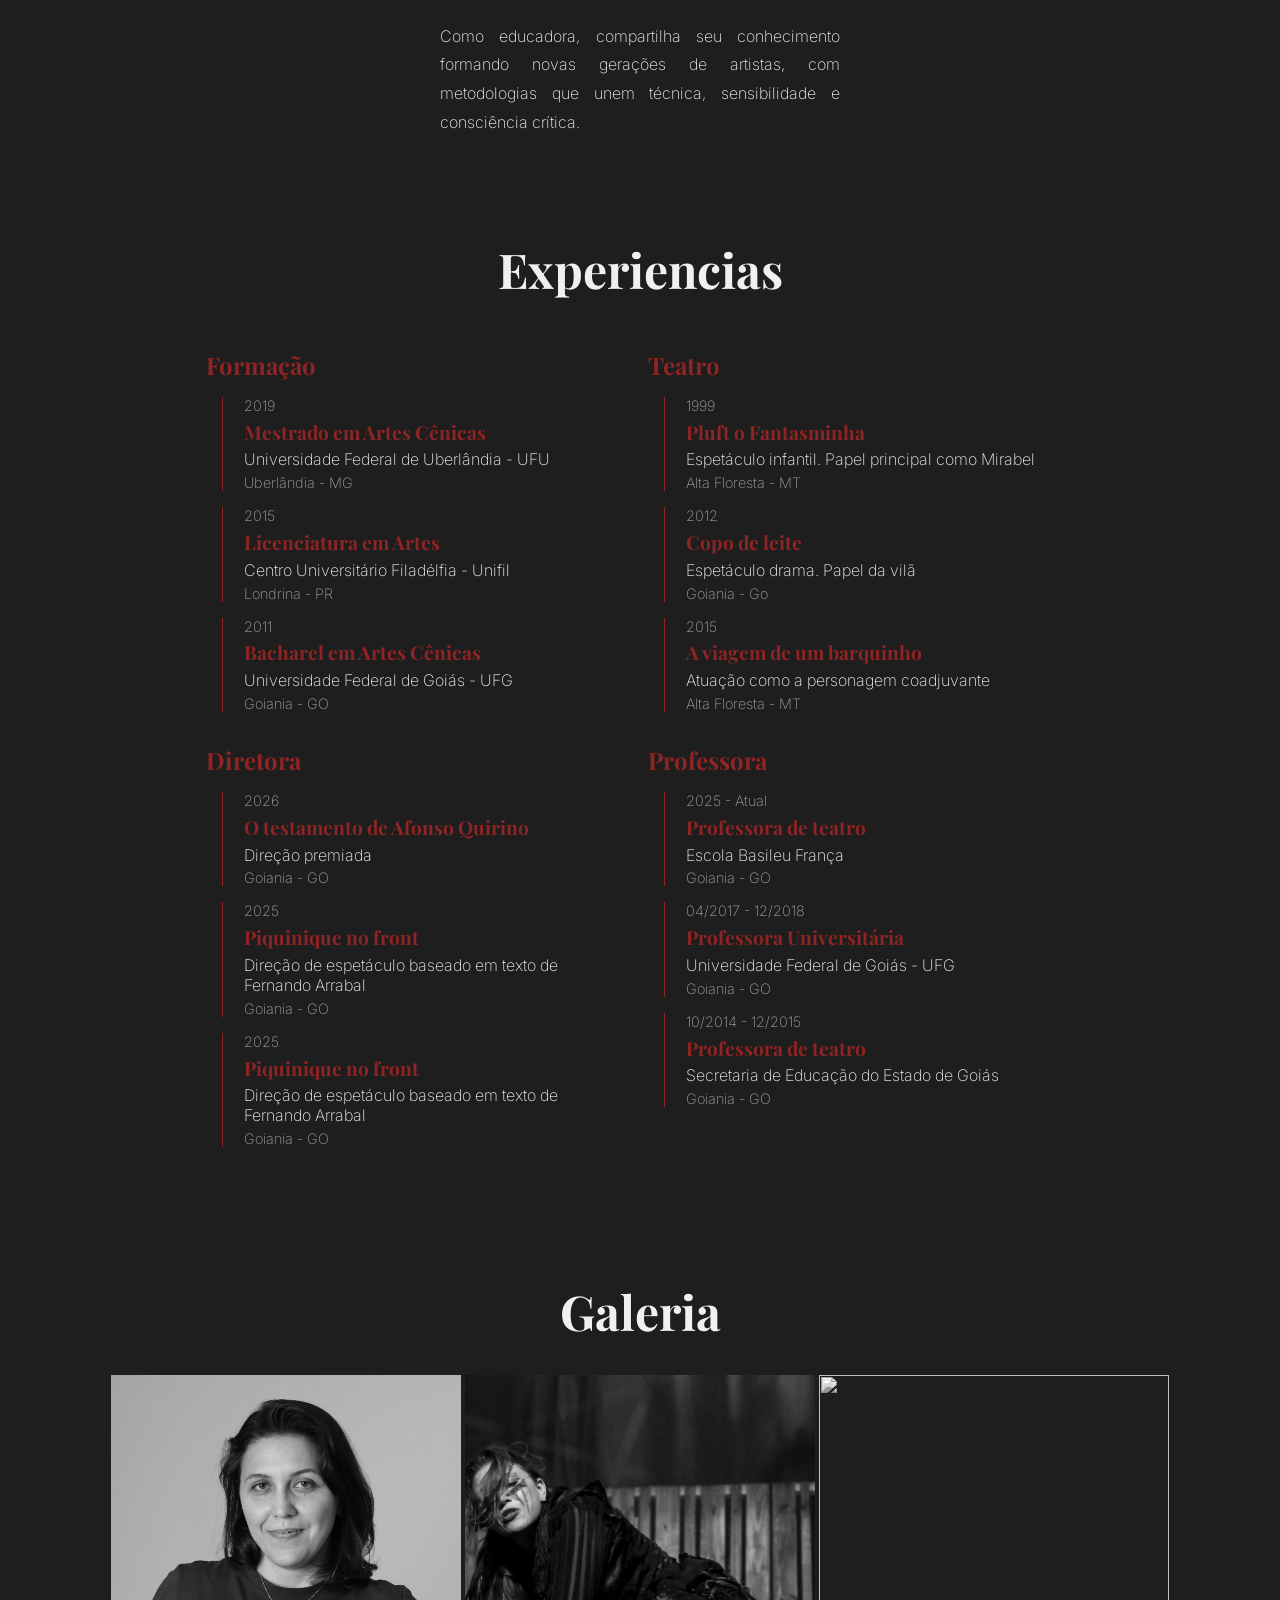
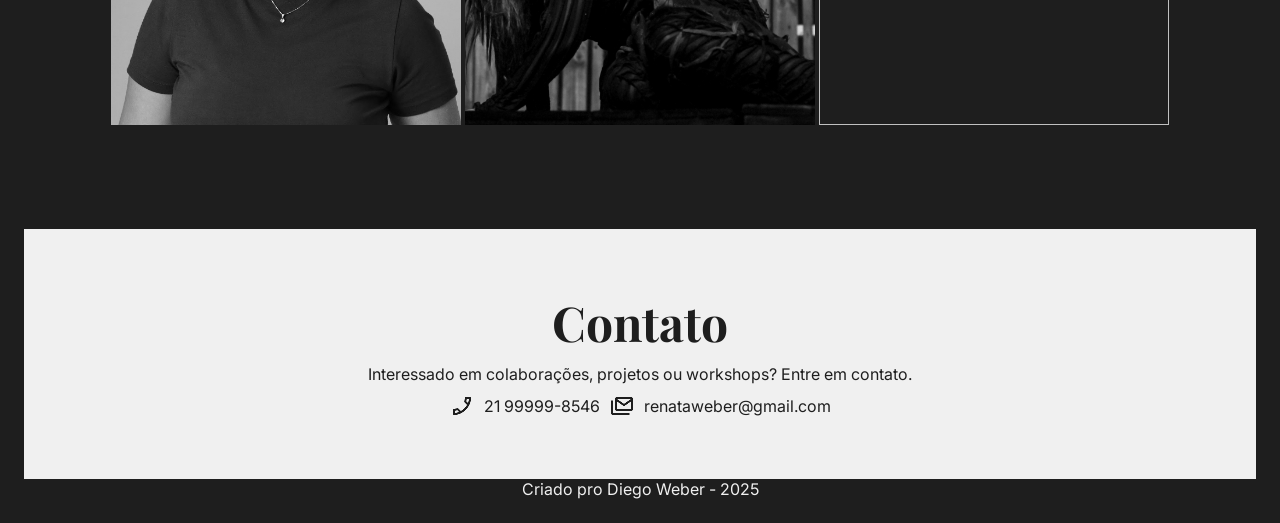
==== commit b4b55604: "force deploy" ====
--- a/index.html
+++ b/index.html
@@ -96,7 +96,7 @@
             <p class="year">2015</p>
             <p class="name">A viagem de um barquinho</p>
             <p class="info">Atuação como a personagem coadjuvante</p>
-            <p class="local">alta Floresta - MT</p>
+            <p class="local">Alta Floresta - MT</p>
           </div>
         </div>
         <div class="cards">
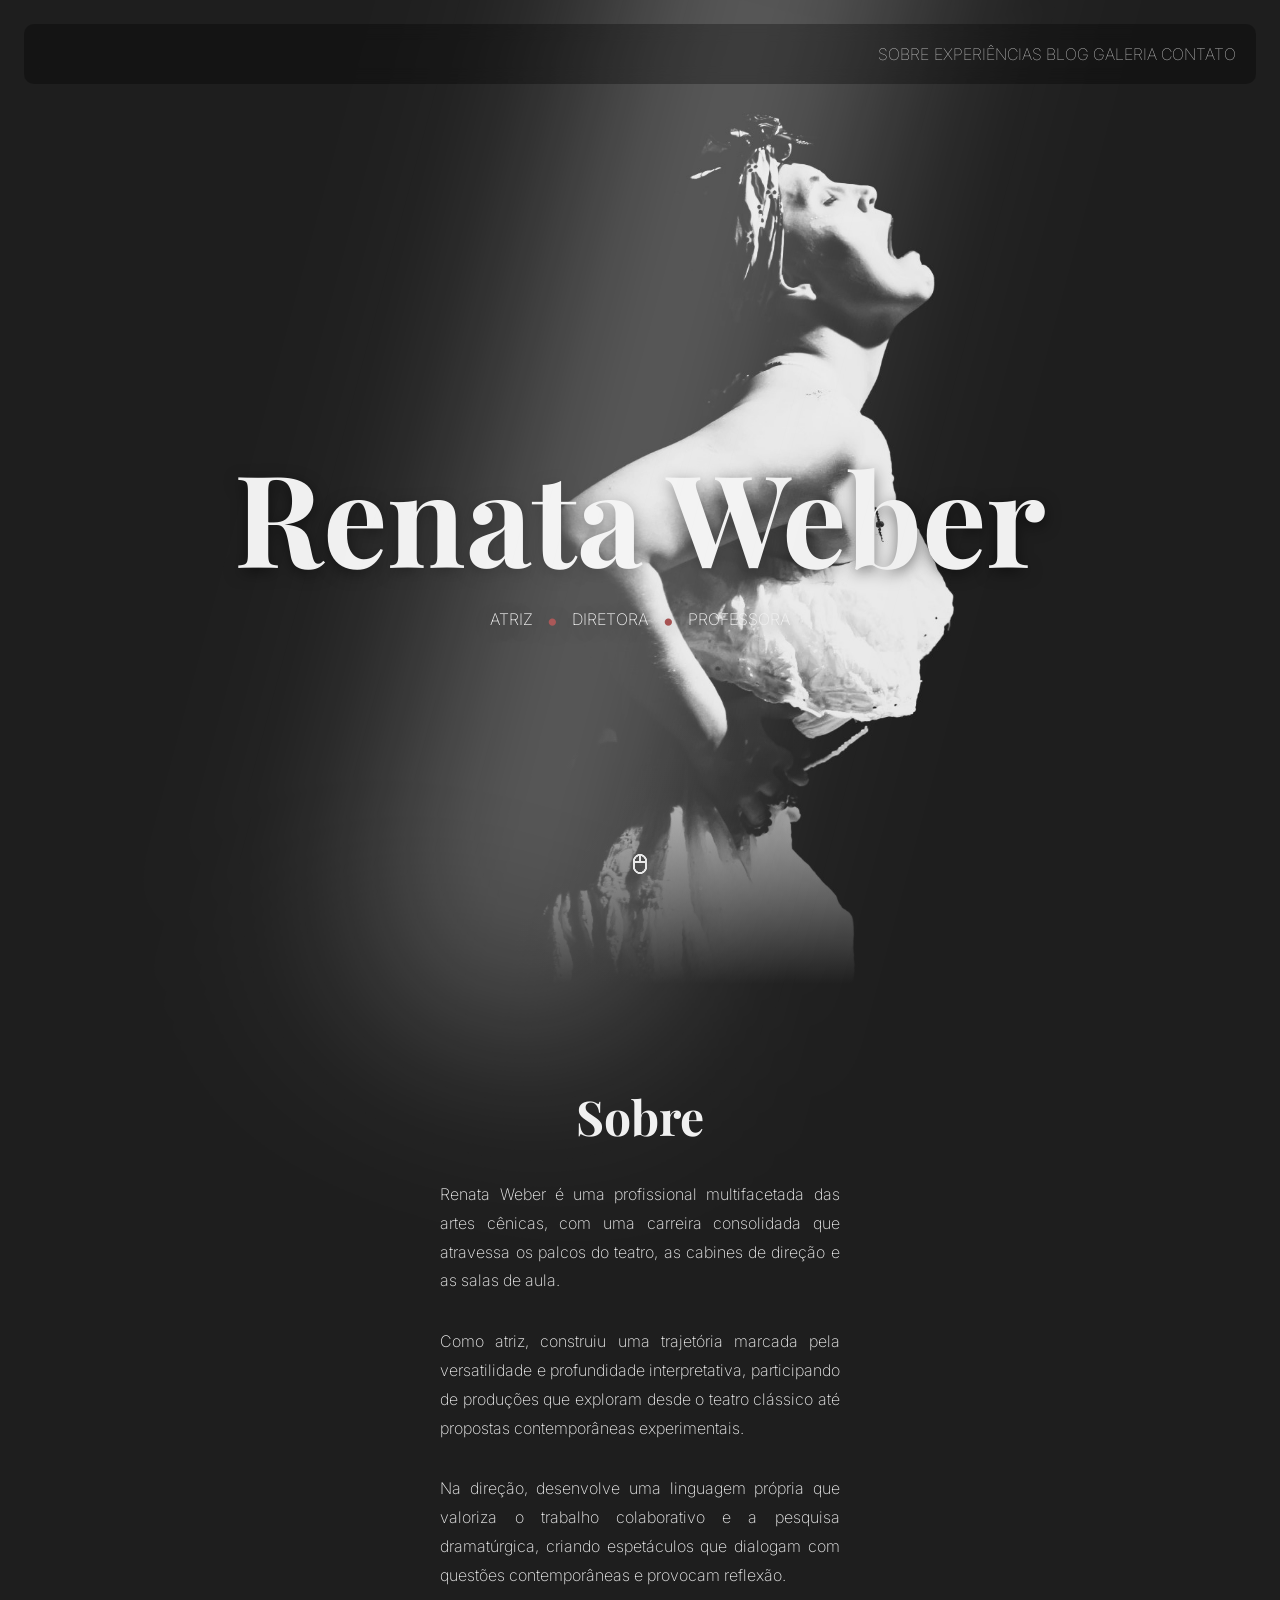
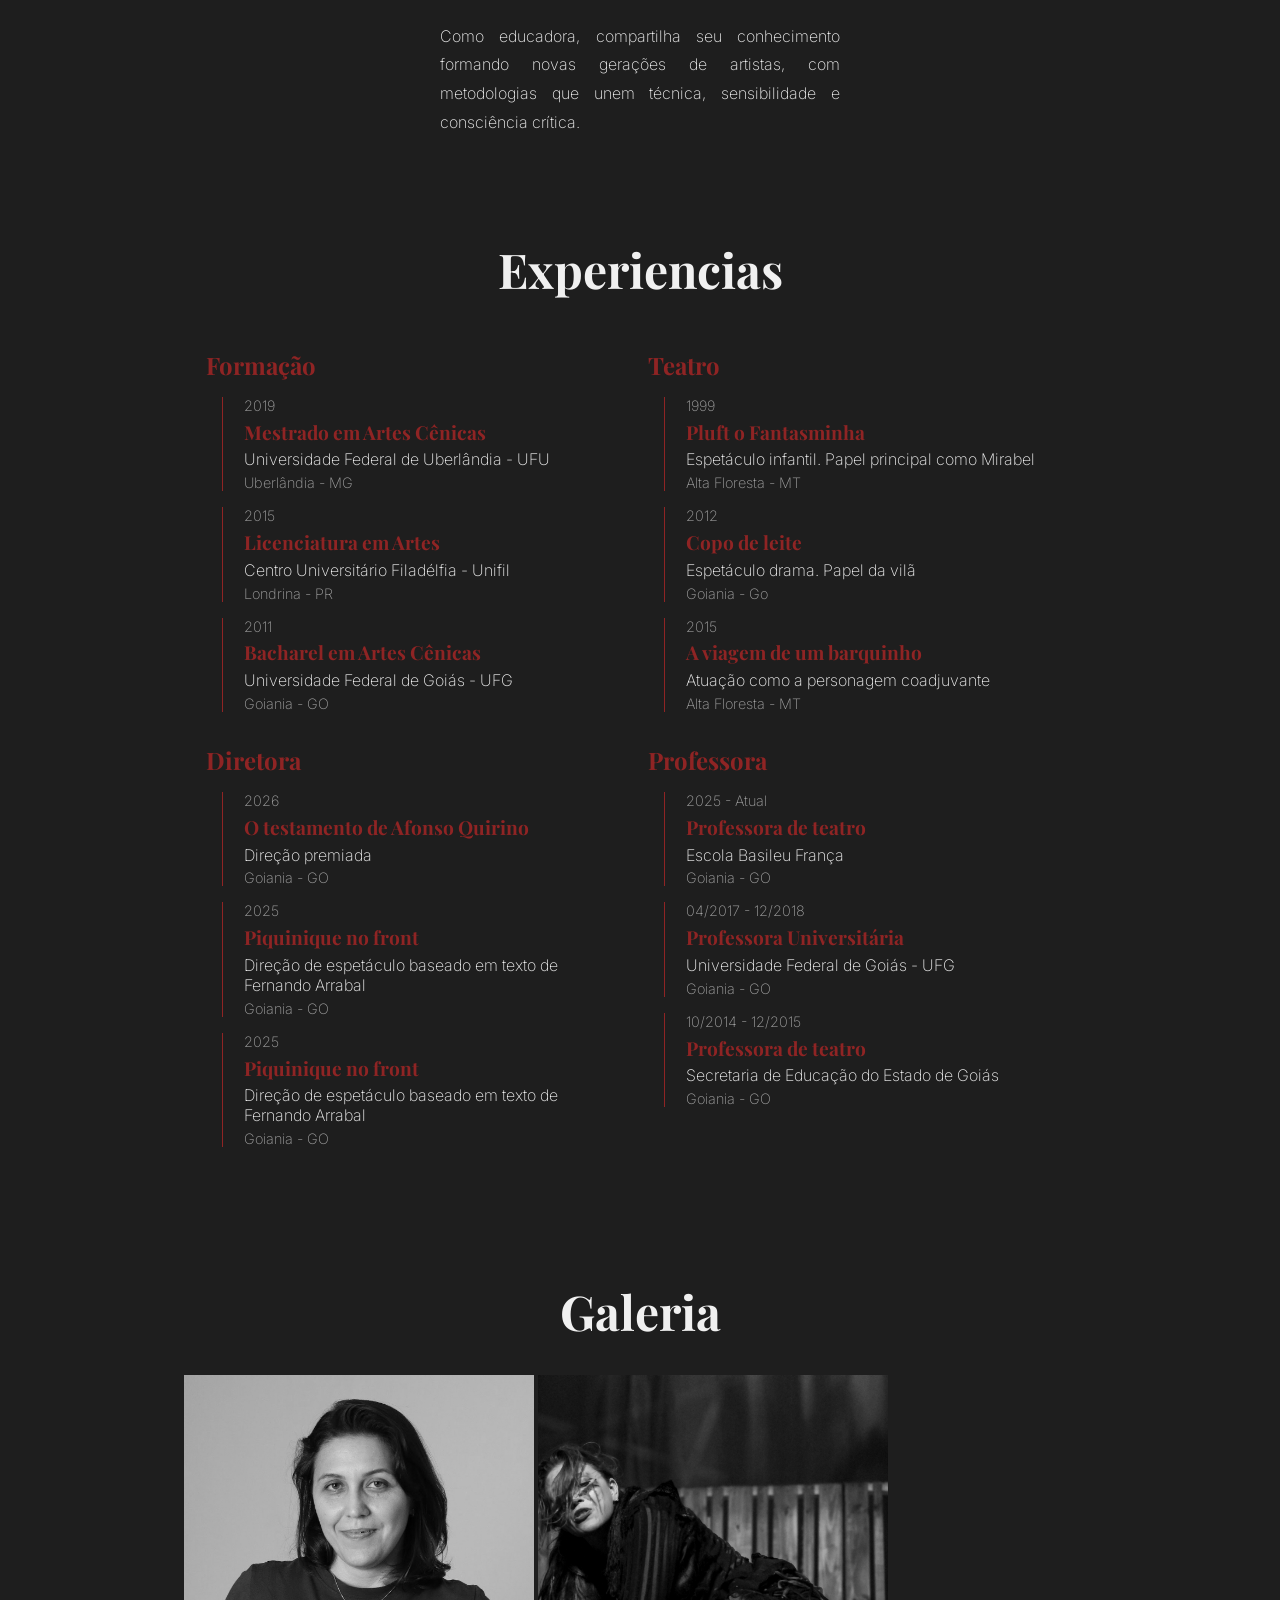
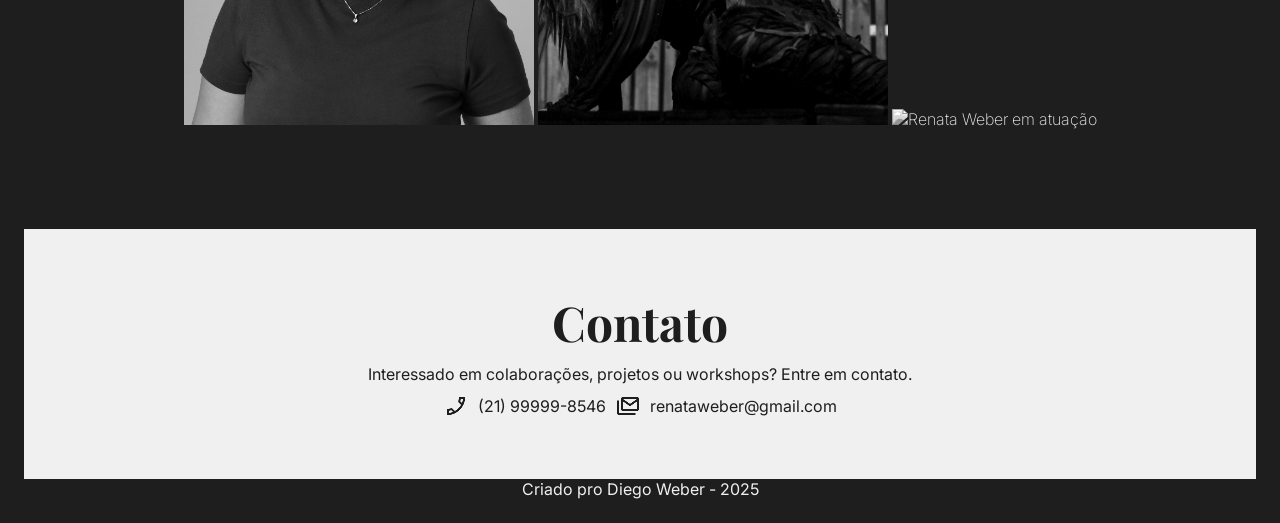
==== commit 0fd8c11b: "fix melhorias de SEO" ====
--- a/index.html
+++ b/index.html
@@ -4,6 +4,12 @@
     <meta charset="UTF-8" />
     <meta name="viewport" content="width=device-width, initial-scale=1.0" />
     <link rel="stylesheet" href="style.css" />
+    <meta name="description" content="Renata Weber — Atriz, diretora e professora de teatro com carreira em Goiânia. Mestrado em Artes Cênicas pela UFU.">
+    <meta property="og:title" content="Renata Weber | Atriz, Diretora e Professora de Teatro">
+    <meta property="og:description" content="Conheça o trabalho de Renata Weber nas artes cênicas.">
+    <meta property="og:image" content="https://diegoweb3r.github.io/Renata-Weber/assets/Renata-Weber-Atuando3.jpg">
+    <meta property="og:url" content="https://diegoweb3r.github.io/Renata-Weber/">
+    <meta property="og:type" content="website">
     <title>Renata Weber</title>
   </head>
   <body>
@@ -15,7 +21,7 @@
           <li><a href="#gallery">GALERIA</a></li>
           <li><a href="#contact">CONTATO</a></li>
         </ul>
-        <button class="toggleMenu"><img src="assets/menu.png" alt=""></button>
+        <button class="toggleMenu"><img src="assets/menu.png" alt="Icone de Menu"></button>
       </nav>
 
     <main id="mainSection">
@@ -27,7 +33,7 @@
           <span class="separador">• </span> PROFESSORA
         </p>
       </div>
-      <div class="mouseIcon"><img src="assets/mouseIcon.png" alt="" /></div>
+      <div class="mouseIcon"><img src="assets/mouseIcon.png" alt="Icone de Mouse" /></div>
     </main>
     <section id="sobre" class="sobre">
       <h2>Sobre</h2>
@@ -147,9 +153,9 @@
     <section id="gallery" class="gallery">
       <h2>Galeria</h2>
       <div class="images">
-        <img src="assets/WhatsApp Image 2024-05-05 at 17.11.05.jpeg" alt="">
-        <img src="assets/0315-LayzaVasconcelos-2662.jpg" alt="">
-        <img src="assets/018-LayzaVasconcelos-0165.jpg" alt="">
+        <img src="assets/Renata-Weber-Perfil.jpeg" alt="Renata Weber foto de perfil">
+        <img src="assets/Renata-Weber-Atuando2.jpg" alt="Renata Weber em atuação dramatica">
+        <img src="assets/Renata-Weber-Atuando.jpg" alt="Renata Weber em atuação">
       </div>
     </section>
 
@@ -158,10 +164,10 @@
       <h2>Contato</h2>
       <p>Interessado em colaborações, projetos ou workshops? Entre em contato.</p>
       <div class="contactInfo">
-        <img src="assets/fone.png" alt="">
-        <p>21 99999-8546</p>
-        <img src="assets/email.png" alt="">
-        <p>renataweber@gmail.com</p>
+        <img src="assets/fone.png" alt="Icone de Telefone">
+        <a href="tel:+5521999998546">(21) 99999-8546</a>
+        <img src="assets/email.png" alt="Icone de Email">
+        <a href="mailto:renataweber@gmail.com">renataweber@gmail.com</a>
       </div>
     </section>
 
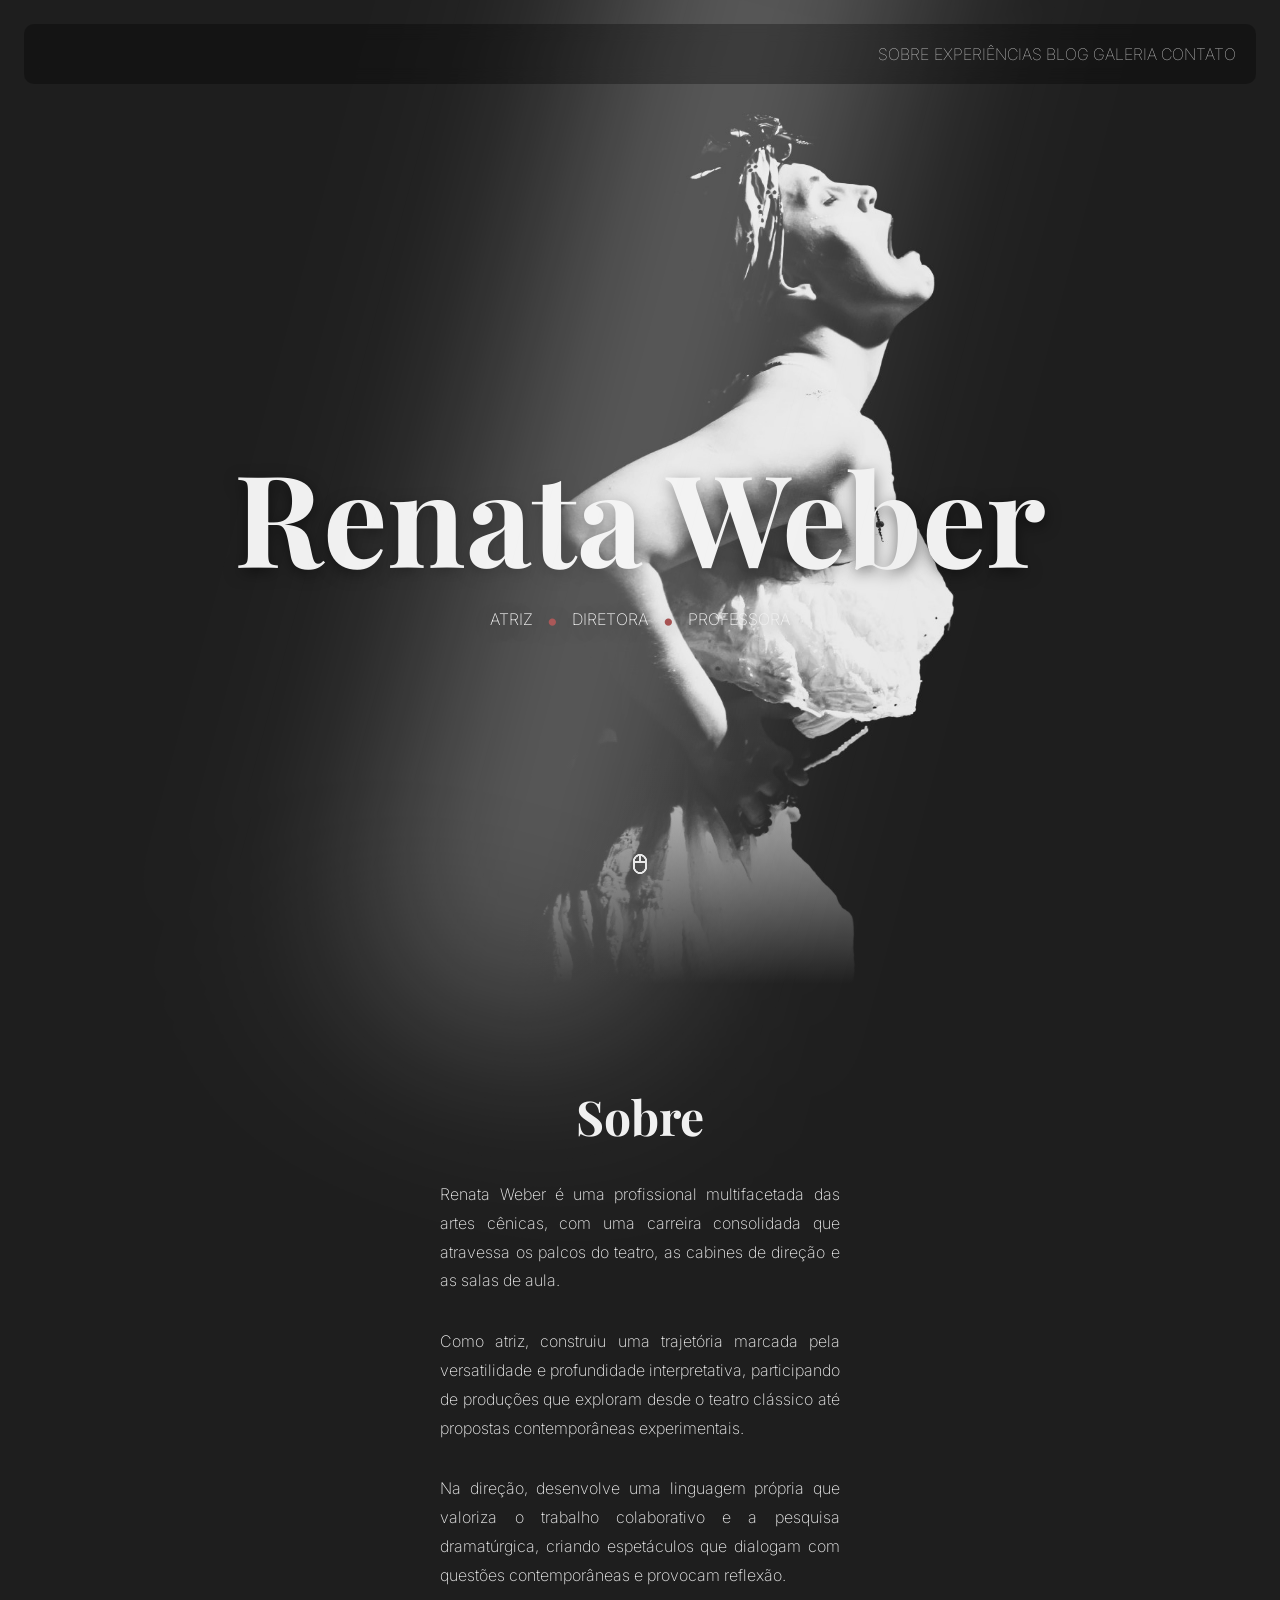
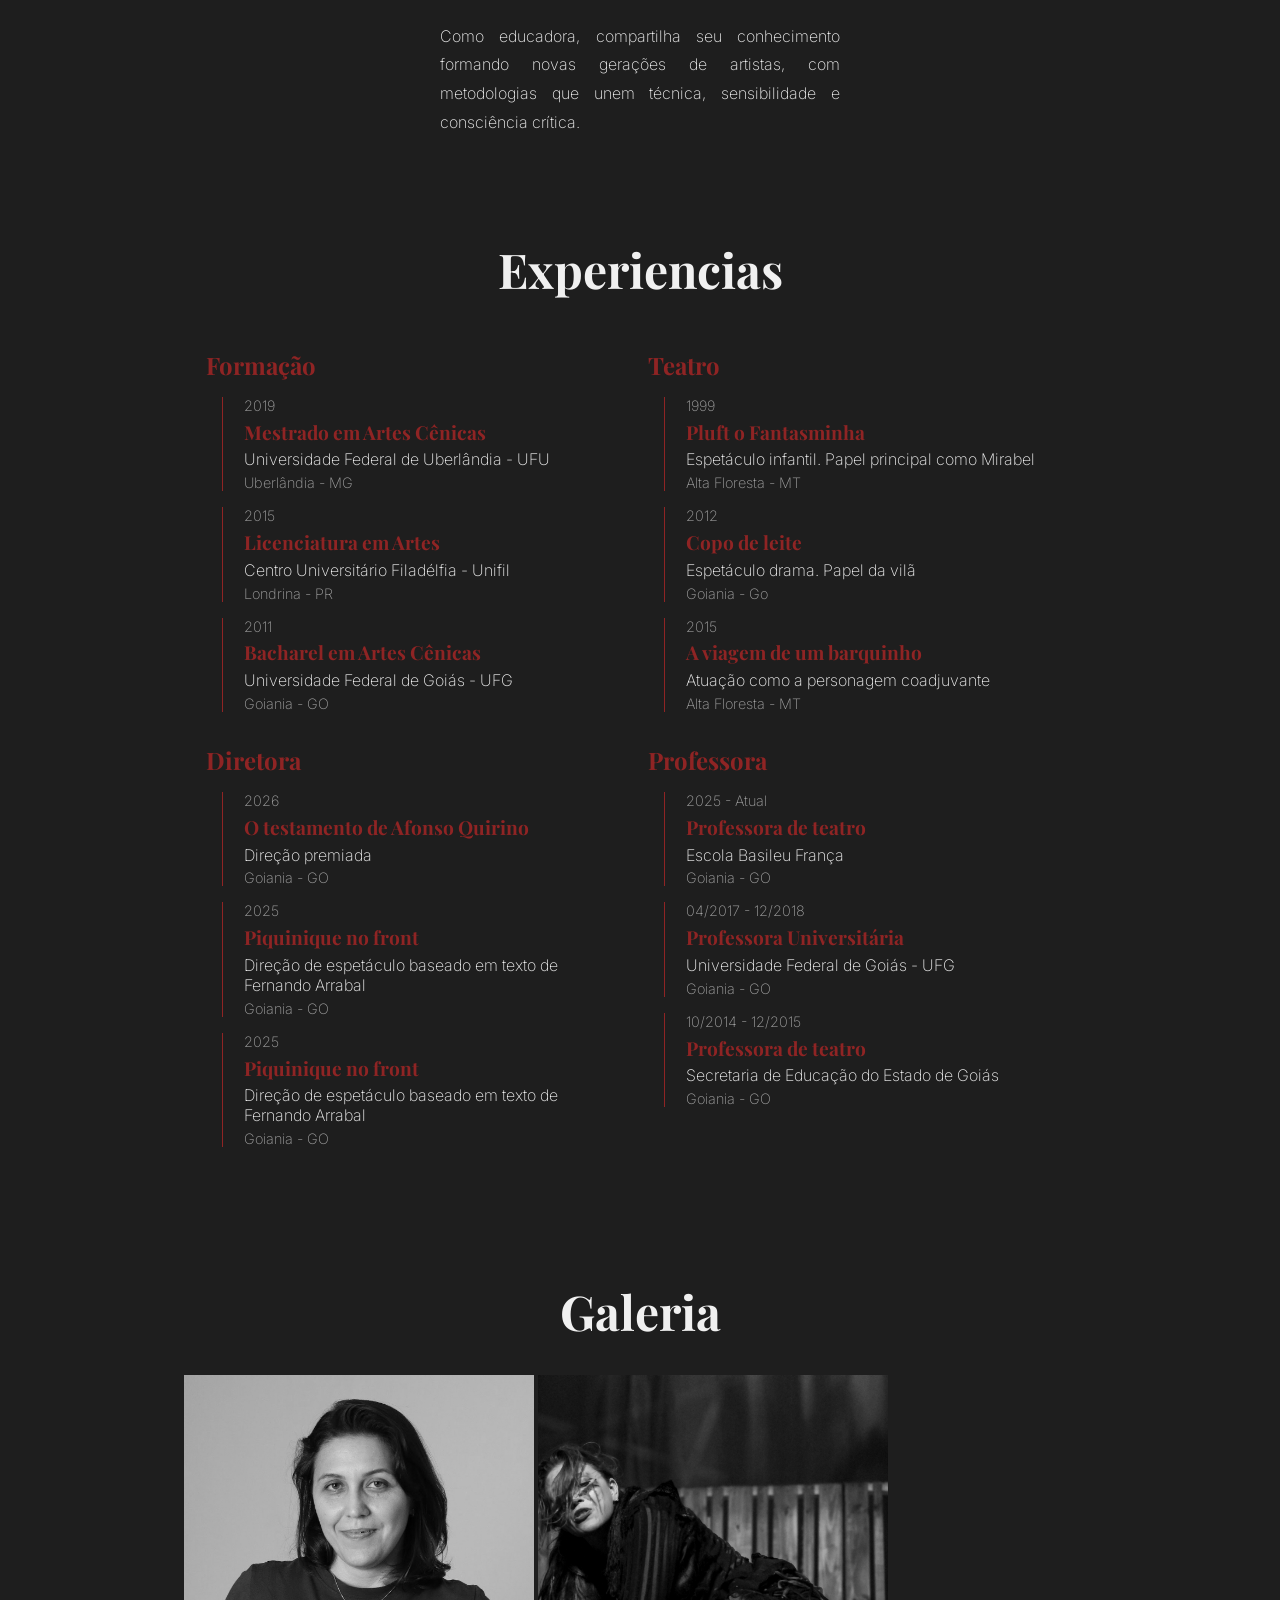
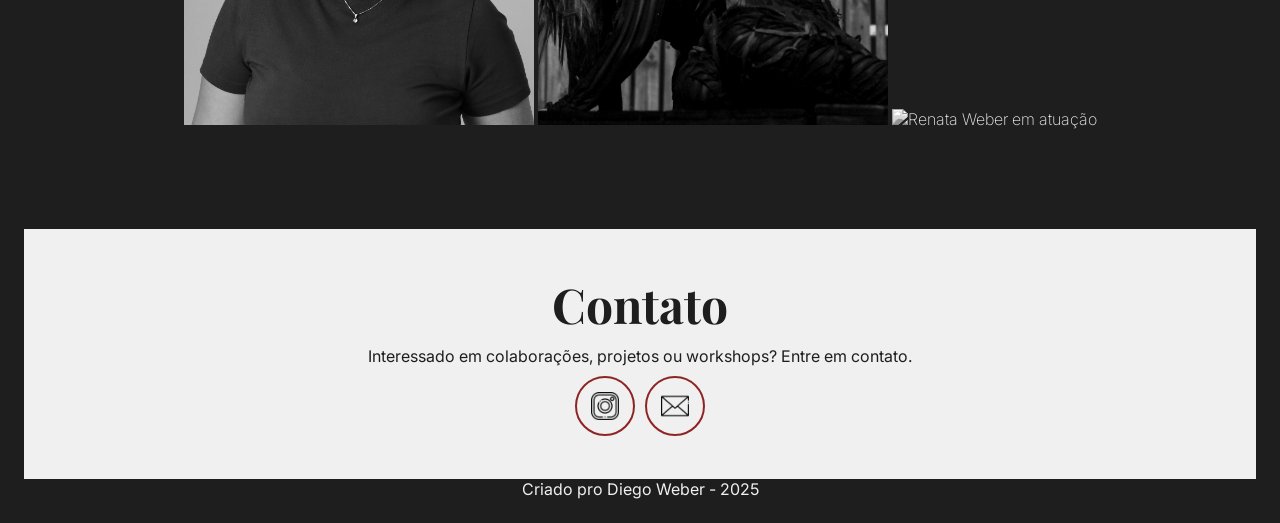
==== commit ab3ba4f5: "feat implementa icones de contato" ====
--- a/index.html
+++ b/index.html
@@ -164,10 +164,8 @@
       <h2>Contato</h2>
       <p>Interessado em colaborações, projetos ou workshops? Entre em contato.</p>
       <div class="contactInfo">
-        <img src="assets/fone.png" alt="Icone de Telefone">
-        <a href="tel:+5521999998546">(21) 99999-8546</a>
-        <img src="assets/email.png" alt="Icone de Email">
-        <a href="mailto:renataweber@gmail.com">renataweber@gmail.com</a>
+        <a href="https://www.instagram.com/renataaweber" class="contactIcon"><img src="assets/instagram.png" alt="Icone de Instagram"></a>
+        <a href="mailto:renataweber@gmail.com" class="contactIcon"><img src="assets/correspondencia.png" alt="Icone de Email"></a>
       </div>
     </section>
 
--- a/style.css
+++ b/style.css
@@ -259,6 +259,33 @@
   display: flex;
   gap: 10px;
   align-items: center;
+}
+
+.contactIcon {
+  width: 60px;
+  height: 60px;
+  border: 2px solid var(--cor-destaque);
+  border-radius: 50%;
+
+  display: flex;
+  align-items: center;
+  justify-content: center;
+
+  transition: .3s;
+}
+
+.contactIcon:hover {
+  background-color: var(--cor-destaque);
+  transform: translateY(-3px);
+}
+
+.contactIcon img {
+  width: 28px;
+  transition: .3s;
+}
+
+.contactIcon:hover img {
+  filter: brightness(0) invert(1);
 }
 
 /* Footer */
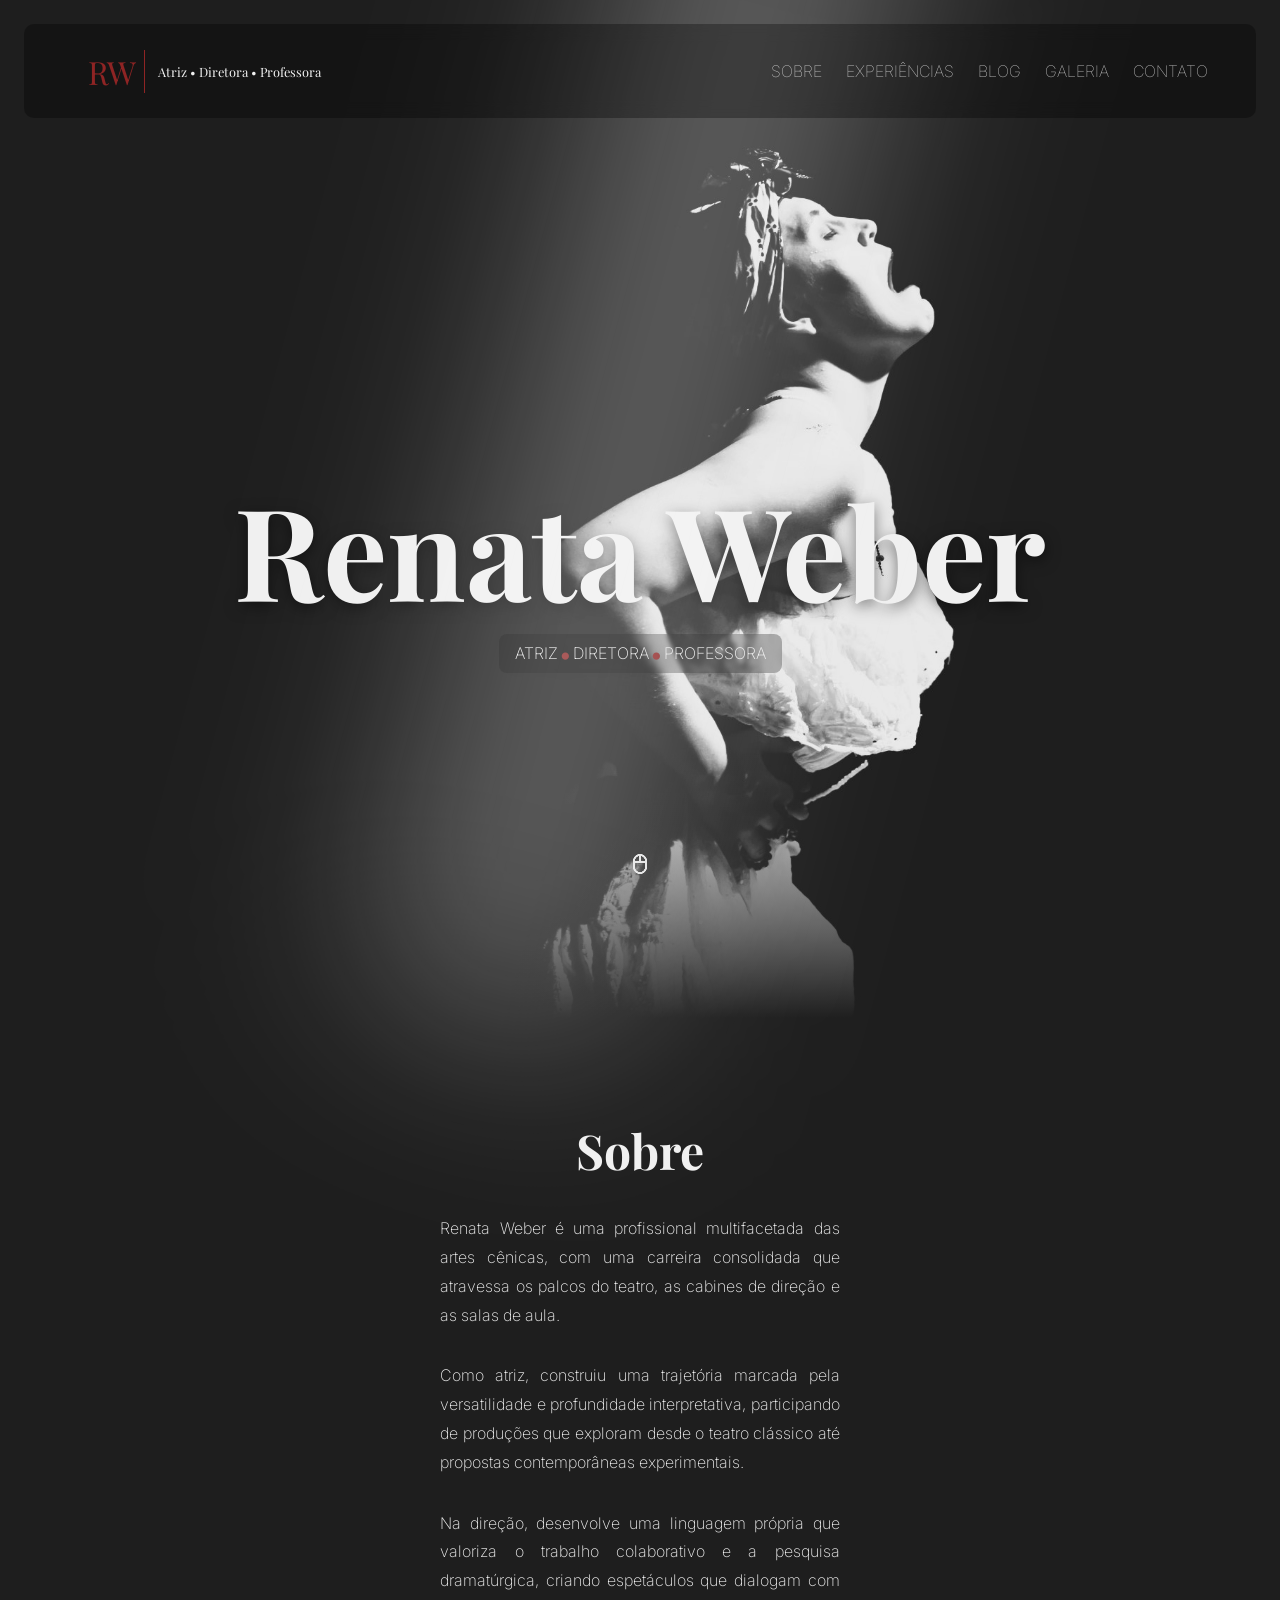
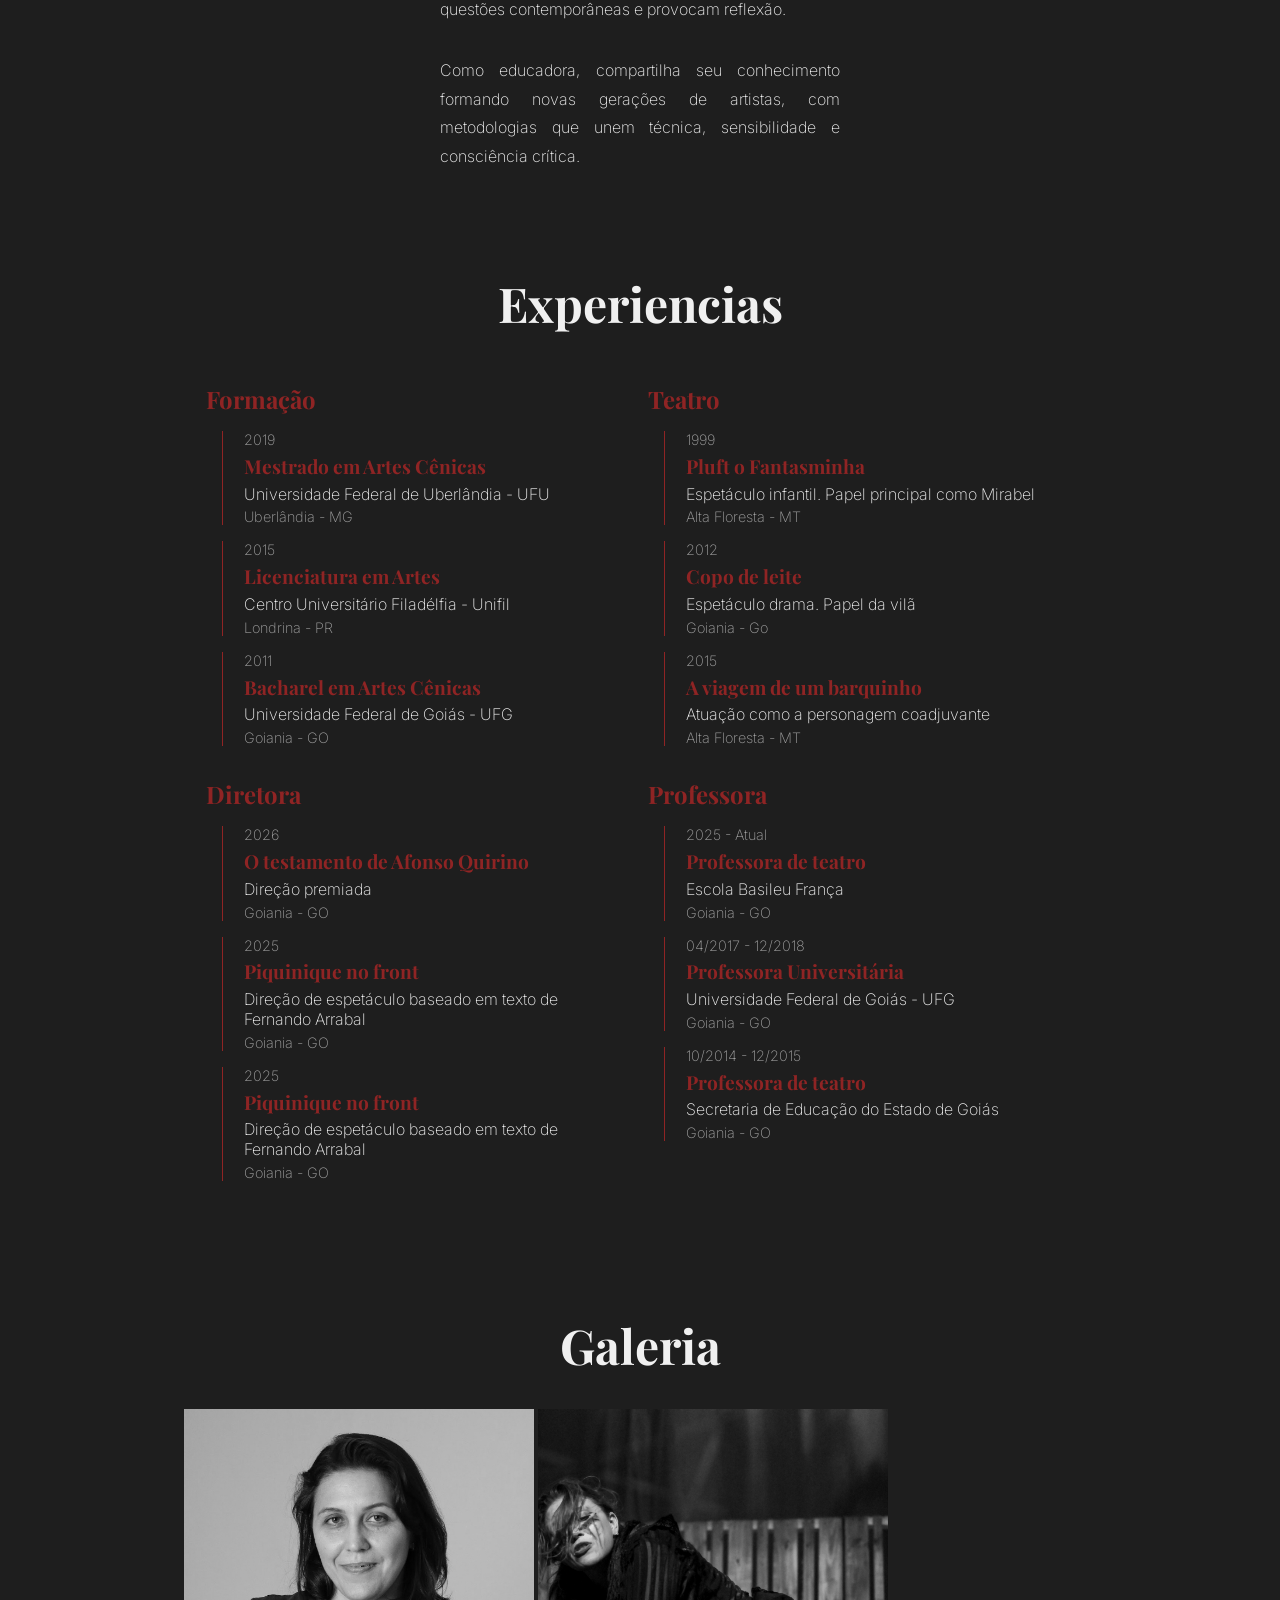
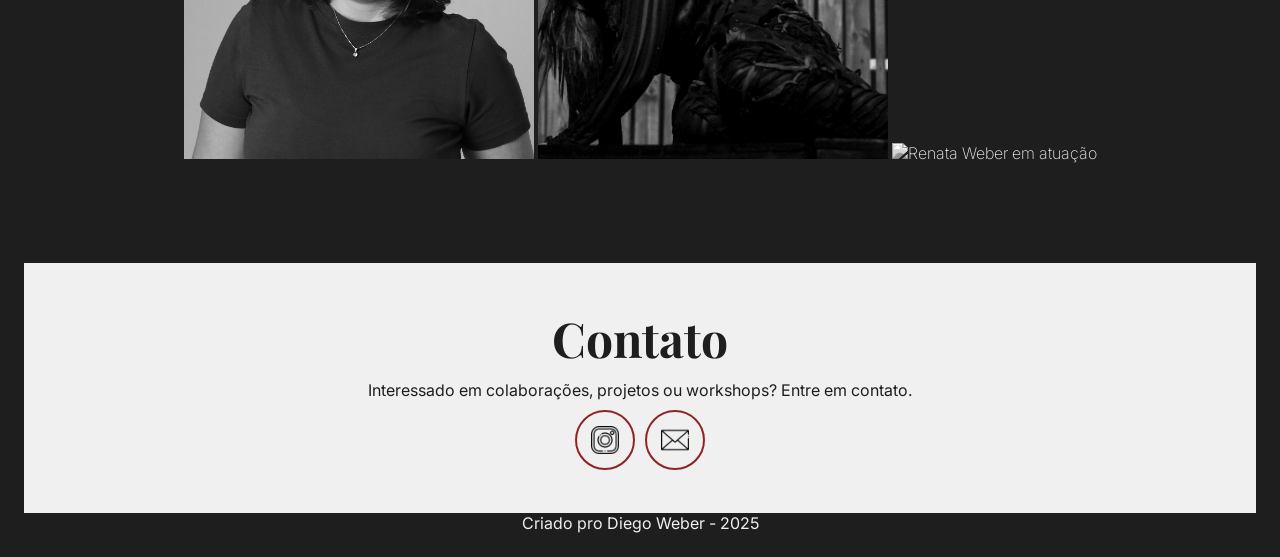
==== commit be4bd954: "Melhorias no nav responsivo" ====
--- a/index.html
+++ b/index.html
@@ -13,7 +13,10 @@
     <title>Renata Weber</title>
   </head>
   <body>
-      <nav>
+      <nav id="nav">
+        <div class="logo-container">
+          <p><span class="logo">RW</span> Atriz • Diretora • Professora</p>
+        </div>
         <ul id="menu">
           <li><a href="#sobre">SOBRE</a></li>
           <li><a href="#experiences">EXPERIÊNCIAS</a></li>
--- a/style.css
+++ b/style.css
@@ -1,6 +1,9 @@
 @import url("https://fonts.googleapis.com/css2?family=Inter:ital,opsz,wght@0,14..32,100..900;1,14..32,100..900&family=Playfair+Display:ital,wght@0,400..900;1,400..900&display=swap");
 
 :root {
+  --blog-card-bg: #2a2a2a;
+  --blog-card-border: #3a3a3a;
+  --blog-muted: #888;
   --cor-fundo: #1e1e1e;
   --cor-texto: #f0f0f0;
   --cor-destaque: rgb(143, 36, 36);
@@ -13,6 +16,15 @@
   box-sizing: border-box;
 }
 
+button{
+  background: none;
+  border: none;
+  cursor: pointer;
+  font: inherit;
+  color: inherit;
+  outline: none;
+}
+
 html {
   scroll-behavior: smooth;
 }
@@ -42,37 +54,59 @@
 nav {
   width: 100%;
   display: flex;
-  justify-content: flex-end;
+  justify-content: space-between;
   position: sticky;
-  padding: 15px 15px 0 0;
+  padding: 1.6rem 3rem;
   top: 0;
   z-index: 1000;
-  background: rgba(0, 0, 0, 0.3); /* Um preto bem transparente */
-  backdrop-filter: blur(8px);    /* O efeito de vidro */
-  padding: 20px;
+  background: rgba(0, 0, 0, 0.3);
+  backdrop-filter: blur(8px);
   border-radius: 10px;
 }
 
+.logo-container{
+  padding-left: 1rem;
+  display: flex;
+}
+
+.logo-container p{
+  font-family: "Playfair Display", serif;
+  font-size: 0.8rem;
+  display: flex;
+  align-items: center;
+  gap: 0.8rem;
+}
+
+.logo{
+  color: var(--cor-destaque);
+  font-size: 2rem;
+  padding-right: 0.5rem;
+  border-right: 1px solid var(--cor-destaque);
+}
+
 a:hover {
   color: var(--cor-destaque);
 }
 
 nav ul {
-  width: 30%;
   display: flex;
   justify-content: space-between;
   font-weight: 100;
   transition: all 0.4s ease-in-out;
+  align-items: center;
+  gap: 1.5rem;
 }
 
 .toggleMenu{
   cursor: pointer;
   display: none;
-}
+  filter: invert(1)
+}
+
+
 
 /* Hero section */
-
-main {
+#mainSection {
   background: linear-gradient(
       to bottom,
       rgba(30, 30, 30, 0) 70%,
@@ -90,11 +124,10 @@
   padding: 40px 20px;
 }
 
-
 main::after{
   content: '';
   position: absolute;
-   background: linear-gradient(
+  background: linear-gradient(
     90deg,
     transparent,
     rgba(255, 255, 255, 0.4),
@@ -110,8 +143,6 @@
   border-radius: 100px;
 }
 
-
-
 .text h1,
 .text p {
   text-shadow: 0px 4px 15px rgba(0,0,0,0.5);
@@ -132,13 +163,15 @@
 }
 
 .text p {
-  min-width: 40%;
-  max-width: 40%;
   color: var(--cor-texto);
   font-weight: 200;
   display: flex;
   justify-content: space-evenly;
   align-items: center;
+  background: rgba(0, 0, 0, 0.3);
+  backdrop-filter: blur(2px);
+  padding: 0 1rem;
+  border-radius: 0.5rem;
 }
 
 .separador {
@@ -216,6 +249,7 @@
   color: var(--cor-secundaria);
   font-size: 0.9rem;
 }
+
 .cardInfo .name {
   font-family: "Playfair Display", serif;
   color: var(--cor-destaque);
@@ -224,8 +258,6 @@
 }
 
 /* Galeria */
-
-
 .gallery img {
   margin-top: 2rem;
   width: 350px;
@@ -233,7 +265,6 @@
   object-fit: cover;
   filter: grayscale(100%);
   transition: filter 0.8s ease;
-
 }
 
 .gallery img:hover {
@@ -266,11 +297,9 @@
   height: 60px;
   border: 2px solid var(--cor-destaque);
   border-radius: 50%;
-
-  display: flex;
-  align-items: center;
-  justify-content: center;
-
+  display: flex;
+  align-items: center;
+  justify-content: center;
   transition: .3s;
 }
 
@@ -307,24 +336,26 @@
 
 
 /* Media Queries */
-
-@media (max-width: 768px){
-
-  
+@media (max-width: 769px){
+
+  #nav:has(.active) {
+    min-height: 90vh;
+    top: 10px;
+    align-items: flex-start;
+    position: sticky;
+  }
+
   nav ul{
     flex-direction: column;
     position: absolute;
-    top: 60px;
-    right: 20px;
+    top: 90px;
     padding: 1rem;
     gap: 1rem;
     text-align: right;
     min-width: 90%;
-    background-color: var(--cor-fundo);
     opacity: 0;
     visibility: hidden;
-    transition: opacity 0.4s ease-in-out;
-
+    transition: all 0.4s ease-in-out;
   }
 
   nav ul.active{
@@ -333,6 +364,8 @@
     visibility: visible;
   }
 
+
+
   .toggleMenu{
     display: block;
   }
@@ -340,12 +373,11 @@
   .sobre p{
     width: 100%;
   }
+
   .images{
     display: flex;
     flex-direction: column;
     justify-content: center;
     align-items: center;
   }
-
-
 }
